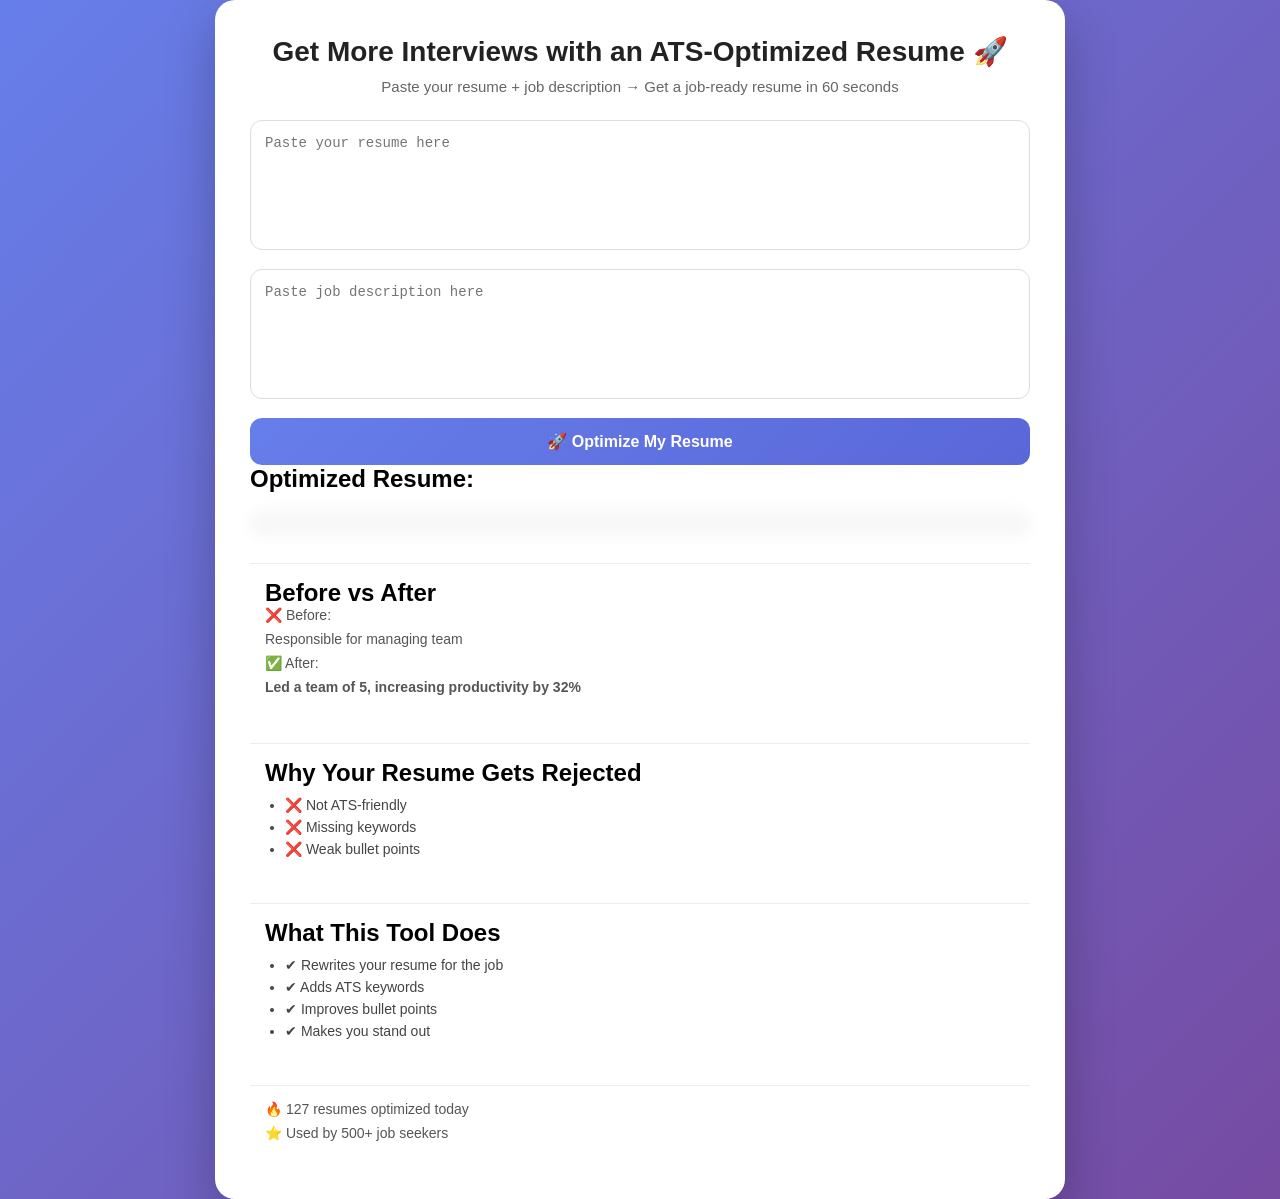
==== frontend/index.html @ 1c313781 "change in backend and frontend" ====
<!DOCTYPE html>
<html>
<head>
  <title>AI Resume Builder</title>
  <script src="https://checkout.razorpay.com/v1/checkout.js"></script>
  <link rel="stylesheet" href="style.css">
</head>

<body>

<div class="container">

  <!-- 🔥 HERO -->
  <h1>Get More Interviews with an ATS-Optimized Resume 🚀</h1>
  <p class="subtitle">
    Paste your resume + job description → Get a job-ready resume in 60 seconds
  </p>

  <!-- 🧠 INPUT -->
  <textarea id="resume" placeholder="Paste your resume here"></textarea>
  <textarea id="job" placeholder="Paste job description here"></textarea>

  <button onclick="optimizeResume()" class="main-btn">
    🚀 Optimize My Resume
  </button>

  <!-- 📊 ATS -->
  <div id="atsBox" style="display:none;">
    <h3>ATS Score: <span id="score">78</span>/100</h3>

    <p>Missing Keywords:</p>
    <ul id="keywords">
      <li>Python</li>
      <li>SQL</li>
      <li>Leadership</li>
    </ul>
  </div>

  <!-- 📄 RESULT -->
  <h2>Optimized Resume:</h2>
  <pre id="result" class="blur"></pre>

  <!-- 🔥 EXTRA INFO (dynamic from JS) -->
  <div id="extraInfo"></div>

  <!-- 💰 PAYMENT SECTION -->
  <div id="paymentSection" style="display:none; text-align:center; margin-top:20px;">

    <!-- Pricing -->
    <p>Select your plan:</p>

    <div style="margin-bottom:10px;">
      <button onclick="selectPlan('basic')">Basic ₹49</button>
      <button onclick="selectPlan('pro')" style="font-weight:bold;">
        ⭐ Pro ₹99 (Recommended)
      </button>
      <button onclick="selectPlan('premium')">Premium ₹199</button>
    </div>

    <p>Selected Plan: <strong id="selectedPlan">₹99</strong></p>

    <!-- Urgency -->
    <p style="color:red; font-weight:bold;">
      ⚠ This optimized version may not be saved
    </p>

    <!-- CTA -->
    <button id="payBtn" onclick="payNow()" class="pay-btn">
      🚀 Download My Optimized Resume
    </button>

    <!-- Trust -->
    <p style="margin-top:10px; font-size:13px; color:#777;">
      ✔ Pay only if you find it useful<br>
      🔒 Secure payment powered by Razorpay
    </p>

  </div>

  <!-- 🔥 BEFORE AFTER -->
  <div class="section">
    <h2>Before vs After</h2>

    <p>❌ Before:</p>
    <p class="bad">Responsible for managing team</p>

    <p>✅ After:</p>
    <p class="good">Led a team of 5, increasing productivity by 32%</p>
  </div>

  <!-- 💥 PROBLEM -->
  <div class="section">
    <h2>Why Your Resume Gets Rejected</h2>
    <ul>
      <li>❌ Not ATS-friendly</li>
      <li>❌ Missing keywords</li>
      <li>❌ Weak bullet points</li>
    </ul>
  </div>

  <!-- ✅ SOLUTION -->
  <div class="section">
    <h2>What This Tool Does</h2>
    <ul>
      <li>✔ Rewrites your resume for the job</li>
      <li>✔ Adds ATS keywords</li>
      <li>✔ Improves bullet points</li>
      <li>✔ Makes you stand out</li>
    </ul>
  </div>

  <!-- 🔥 TRUST -->
  <div class="section">
    <p>🔥 127 resumes optimized today</p>
    <p>⭐ Used by 500+ job seekers</p>
  </div>

</div>

<script src="scripts.js"></script>

</body>
</html>
---- frontend/style.css ----
/* RESET */
* {
  margin: 0;
  padding: 0;
  box-sizing: border-box;
}

/* BODY */
body {
  font-family: 'Segoe UI', sans-serif;
  background: linear-gradient(135deg, #667eea, #764ba2);
  min-height: 100vh;
  display: flex;
  align-items: center;
  justify-content: center;
}

/* CONTAINER */
.container {
  background: #fff;
  padding: 35px;
  border-radius: 20px;
  width: 100%;
  max-width: 850px;
  box-shadow: 0 20px 50px rgba(0,0,0,0.25);
  animation: fadeIn 0.6s ease-in-out;
}

/* HEADINGS */
h1 {
  text-align: center;
  margin-bottom: 10px;
  color: #222;
  font-size: 28px;
}

.subtitle {
  text-align: center;
  margin-bottom: 25px;
  color: #666;
  font-size: 15px;
}

/* TEXTAREAS */
textarea {
  width: 100%;
  height: 130px;
  padding: 14px;
  margin-bottom: 15px;
  border-radius: 12px;
  border: 1px solid #ddd;
  font-size: 14px;
  transition: 0.3s;
  resize: none;
}

textarea:focus {
  border-color: #667eea;
  outline: none;
  box-shadow: 0 0 10px rgba(102,126,234,0.4);
}

/* MAIN BUTTON */
.main-btn {
  width: 100%;
  padding: 14px;
  border: none;
  border-radius: 12px;
  background: linear-gradient(135deg, #667eea, #5a67d8);
  color: white;
  font-size: 16px;
  font-weight: bold;
  cursor: pointer;
  transition: 0.3s;
}

.main-btn:hover {
  transform: translateY(-2px);
  opacity: 0.95;
}

/* PAYMENT SECTION */
#paymentSection {
  background: #f9f9ff;
  border-radius: 15px;
  padding: 20px;
  margin-top: 20px;
  border: 1px solid #eee;
}

/* PLAN BUTTONS */
#paymentSection button {
  margin: 5px;
  padding: 10px 15px;
  border-radius: 10px;
  border: 1px solid #ddd;
  cursor: pointer;
  background: #fff;
  transition: 0.2s;
}

#paymentSection button:hover {
  background: #eef2ff;
}

/* HIGHLIGHT PRO PLAN */
#paymentSection button:nth-child(2) {
  border: 2px solid #667eea;
  background: #eef2ff;
  font-weight: bold;
}

/* PAY BUTTON */
.pay-btn {
  width: 100%;
  margin-top: 15px;
  padding: 14px;
  border: none;
  border-radius: 12px;
  background: #111;
  color: #fff;
  font-size: 16px;
  font-weight: bold;
  cursor: pointer;
  transition: 0.3s;
}

.pay-btn:hover {
  background: #333;
}

/* RESULT BOX */
#result {
  margin-top: 15px;
  padding: 15px;
  background: #f8f8f8;
  border-radius: 12px;
  white-space: pre-wrap;
  font-size: 14px;
  line-height: 1.5;
  max-height: 300px;
  overflow-y: auto;
}

/* BLUR EFFECT */
.blur {
  filter: blur(6px);
  user-select: none;
}

/* ATS BOX */
#atsBox {
  margin-top: 20px;
  padding: 15px;
  background: #f1f5ff;
  border-radius: 12px;
  border: 1px solid #dbe3ff;
}

#atsBox h3 {
  color: #333;
  margin-bottom: 10px;
}

/* EXTRA INFO (VALUE + URGENCY) */
#extraInfo {
  margin-top: 10px;
  font-size: 14px;
}

#extraInfo p {
  margin-bottom: 5px;
}

/* SECTIONS */
.section {
  margin-top: 25px;
  padding: 15px;
  border-top: 1px solid #eee;
}

/* BEFORE AFTER */
.bad {
  color: #e53e3e;
  font-weight: 500;
}

.good {
  color: #38a169;
  font-weight: 600;
}

/* LISTS */
ul {
  margin-top: 10px;
  padding-left: 20px;
}

li {
  margin-bottom: 6px;
  font-size: 14px;
  color: #444;
}

/* TRUST TEXT */
.section p {
  margin-bottom: 8px;
  color: #555;
  font-size: 14px;
}

/* ANIMATION */
@keyframes fadeIn {
  from {
    opacity: 0;
    transform: translateY(15px);
  }
  to {
    opacity: 1;
    transform: translateY(0);
  }
}
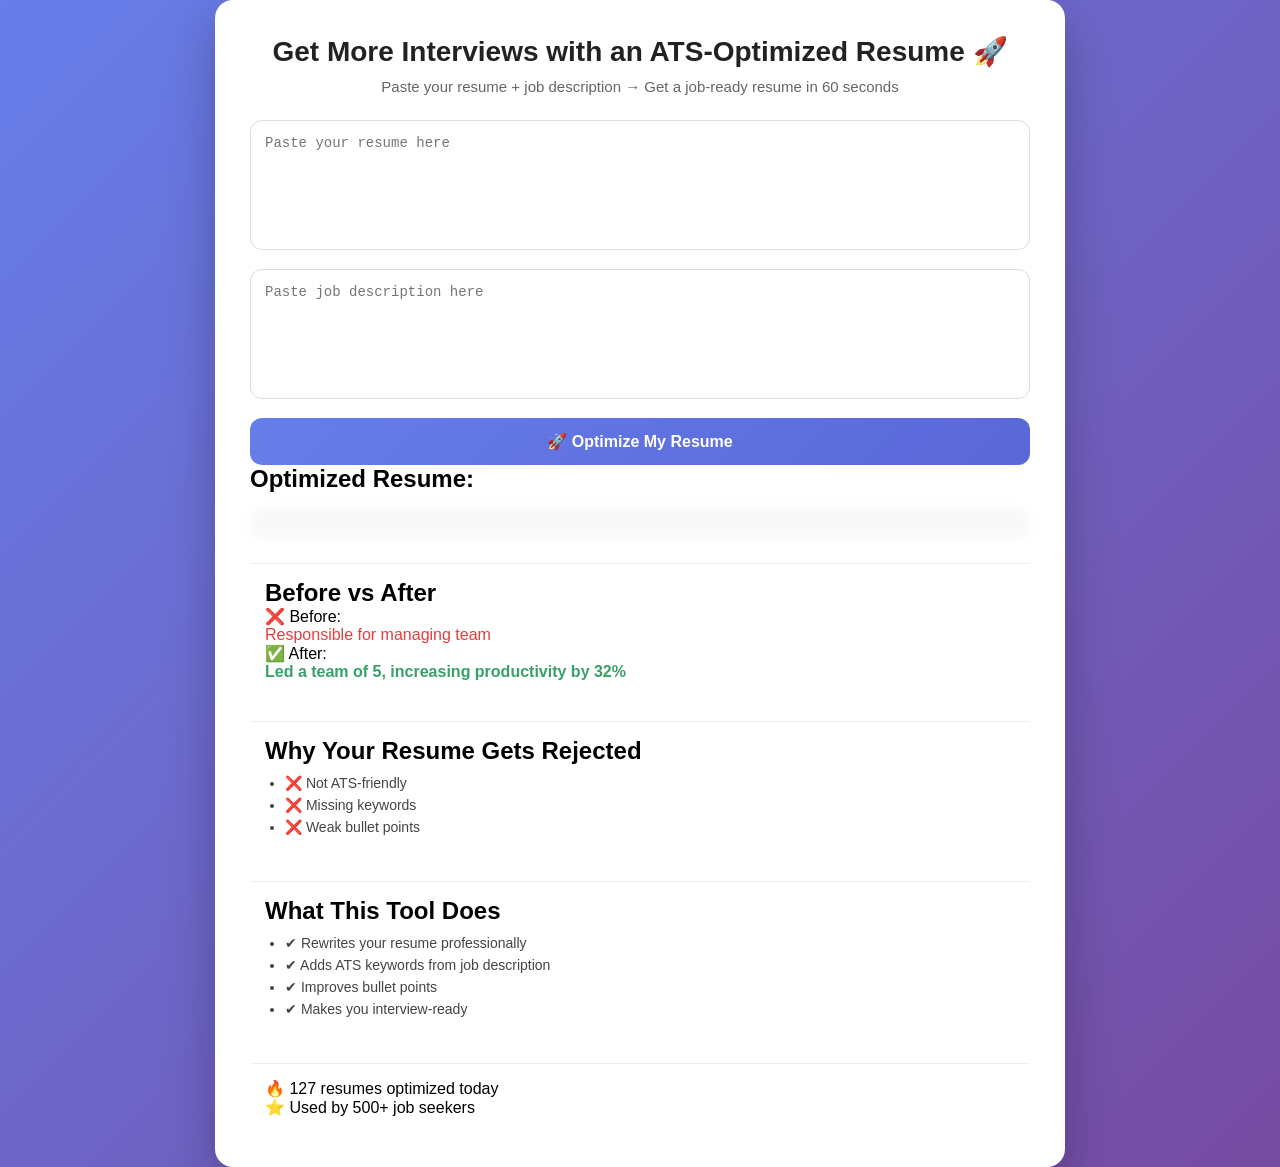
==== commit 16e4ed1b: "change in backend and frontend" ====
--- a/frontend/index.html
+++ b/frontend/index.html
@@ -40,36 +40,29 @@
   <h2>Optimized Resume:</h2>
   <pre id="result" class="blur"></pre>
 
-  <!-- 🔥 EXTRA INFO (dynamic from JS) -->
+  <!-- 🔥 VALUE INFO -->
   <div id="extraInfo"></div>
 
-  <!-- 💰 PAYMENT SECTION -->
+  <!-- 💰 PAYMENT SECTION (SINGLE PRICE ₹99) -->
   <div id="paymentSection" style="display:none; text-align:center; margin-top:20px;">
 
-    <!-- Pricing -->
-    <p>Select your plan:</p>
+    <!-- PRICE (FIXED) -->
+    <h3>Unlock Full Optimized Resume</h3>
+    <p style="font-size:18px; font-weight:bold;">
+      ₹99 Only (One-time payment)
+    </p>
 
-    <div style="margin-bottom:10px;">
-      <button onclick="selectPlan('basic')">Basic ₹49</button>
-      <button onclick="selectPlan('pro')" style="font-weight:bold;">
-        ⭐ Pro ₹99 (Recommended)
-      </button>
-      <button onclick="selectPlan('premium')">Premium ₹199</button>
-    </div>
-
-    <p>Selected Plan: <strong id="selectedPlan">₹99</strong></p>
-
-    <!-- Urgency -->
+    <!-- URGENCY -->
     <p style="color:red; font-weight:bold;">
       ⚠ This optimized version may not be saved
     </p>
 
     <!-- CTA -->
     <button id="payBtn" onclick="payNow()" class="pay-btn">
-      🚀 Download My Optimized Resume
+      🚀 Download My Resume for ₹99
     </button>
 
-    <!-- Trust -->
+    <!-- TRUST -->
     <p style="margin-top:10px; font-size:13px; color:#777;">
       ✔ Pay only if you find it useful<br>
       🔒 Secure payment powered by Razorpay
@@ -102,14 +95,14 @@
   <div class="section">
     <h2>What This Tool Does</h2>
     <ul>
-      <li>✔ Rewrites your resume for the job</li>
-      <li>✔ Adds ATS keywords</li>
+      <li>✔ Rewrites your resume professionally</li>
+      <li>✔ Adds ATS keywords from job description</li>
       <li>✔ Improves bullet points</li>
-      <li>✔ Makes you stand out</li>
+      <li>✔ Makes you interview-ready</li>
     </ul>
   </div>
 
-  <!-- 🔥 TRUST -->
+  <!-- 🔥 SOCIAL PROOF -->
   <div class="section">
     <p>🔥 127 resumes optimized today</p>
     <p>⭐ Used by 500+ job seekers</p>
--- a/frontend/style.css
+++ b/frontend/style.css
@@ -1,11 +1,9 @@
-/* RESET */
 * {
   margin: 0;
   padding: 0;
   box-sizing: border-box;
 }
 
-/* BODY */
 body {
   font-family: 'Segoe UI', sans-serif;
   background: linear-gradient(135deg, #667eea, #764ba2);
@@ -15,18 +13,18 @@
   justify-content: center;
 }
 
-/* CONTAINER */
+/* MAIN CONTAINER */
 .container {
   background: #fff;
   padding: 35px;
-  border-radius: 20px;
+  border-radius: 18px;
   width: 100%;
   max-width: 850px;
   box-shadow: 0 20px 50px rgba(0,0,0,0.25);
-  animation: fadeIn 0.6s ease-in-out;
+  animation: fadeIn 0.5s ease-in-out;
 }
 
-/* HEADINGS */
+/* HEADER */
 h1 {
   text-align: center;
   margin-bottom: 10px;
@@ -41,7 +39,7 @@
   font-size: 15px;
 }
 
-/* TEXTAREAS */
+/* INPUTS */
 textarea {
   width: 100%;
   height: 130px;
@@ -50,17 +48,17 @@
   border-radius: 12px;
   border: 1px solid #ddd;
   font-size: 14px;
+  resize: none;
   transition: 0.3s;
-  resize: none;
 }
 
 textarea:focus {
   border-color: #667eea;
+  box-shadow: 0 0 10px rgba(102,126,234,0.4);
   outline: none;
-  box-shadow: 0 0 10px rgba(102,126,234,0.4);
 }
 
-/* MAIN BUTTON */
+/* PRIMARY BUTTON */
 .main-btn {
   width: 100%;
   padding: 14px;
@@ -71,12 +69,51 @@
   font-size: 16px;
   font-weight: bold;
   cursor: pointer;
-  transition: 0.3s;
+  transition: 0.2s;
 }
 
 .main-btn:hover {
   transform: translateY(-2px);
   opacity: 0.95;
+}
+
+/* RESULT */
+#result {
+  margin-top: 15px;
+  padding: 15px;
+  background: #f8f8f8;
+  border-radius: 12px;
+  white-space: pre-wrap;
+  font-size: 14px;
+  line-height: 1.5;
+  max-height: 320px;
+  overflow-y: auto;
+}
+
+/* BLUR */
+.blur {
+  filter: blur(6px);
+  user-select: none;
+}
+
+/* ATS BOX */
+#atsBox {
+  margin-top: 20px;
+  padding: 15px;
+  background: #f1f5ff;
+  border-radius: 12px;
+  border: 1px solid #dbe3ff;
+}
+
+/* VALUE INFO */
+#extraInfo {
+  margin-top: 10px;
+  font-size: 14px;
+  color: #444;
+}
+
+#extraInfo p {
+  margin-bottom: 6px;
 }
 
 /* PAYMENT SECTION */
@@ -86,28 +123,7 @@
   padding: 20px;
   margin-top: 20px;
   border: 1px solid #eee;
-}
-
-/* PLAN BUTTONS */
-#paymentSection button {
-  margin: 5px;
-  padding: 10px 15px;
-  border-radius: 10px;
-  border: 1px solid #ddd;
-  cursor: pointer;
-  background: #fff;
-  transition: 0.2s;
-}
-
-#paymentSection button:hover {
-  background: #eef2ff;
-}
-
-/* HIGHLIGHT PRO PLAN */
-#paymentSection button:nth-child(2) {
-  border: 2px solid #667eea;
-  background: #eef2ff;
-  font-weight: bold;
+  text-align: center;
 }
 
 /* PAY BUTTON */
@@ -129,47 +145,12 @@
   background: #333;
 }
 
-/* RESULT BOX */
-#result {
-  margin-top: 15px;
-  padding: 15px;
-  background: #f8f8f8;
-  border-radius: 12px;
-  white-space: pre-wrap;
-  font-size: 14px;
+/* TRUST TEXT */
+.trust {
+  margin-top: 10px;
+  font-size: 13px;
+  color: #777;
   line-height: 1.5;
-  max-height: 300px;
-  overflow-y: auto;
-}
-
-/* BLUR EFFECT */
-.blur {
-  filter: blur(6px);
-  user-select: none;
-}
-
-/* ATS BOX */
-#atsBox {
-  margin-top: 20px;
-  padding: 15px;
-  background: #f1f5ff;
-  border-radius: 12px;
-  border: 1px solid #dbe3ff;
-}
-
-#atsBox h3 {
-  color: #333;
-  margin-bottom: 10px;
-}
-
-/* EXTRA INFO (VALUE + URGENCY) */
-#extraInfo {
-  margin-top: 10px;
-  font-size: 14px;
-}
-
-#extraInfo p {
-  margin-bottom: 5px;
 }
 
 /* SECTIONS */
@@ -179,7 +160,6 @@
   border-top: 1px solid #eee;
 }
 
-/* BEFORE AFTER */
 .bad {
   color: #e53e3e;
   font-weight: 500;
@@ -202,13 +182,6 @@
   color: #444;
 }
 
-/* TRUST TEXT */
-.section p {
-  margin-bottom: 8px;
-  color: #555;
-  font-size: 14px;
-}
-
 /* ANIMATION */
 @keyframes fadeIn {
   from {
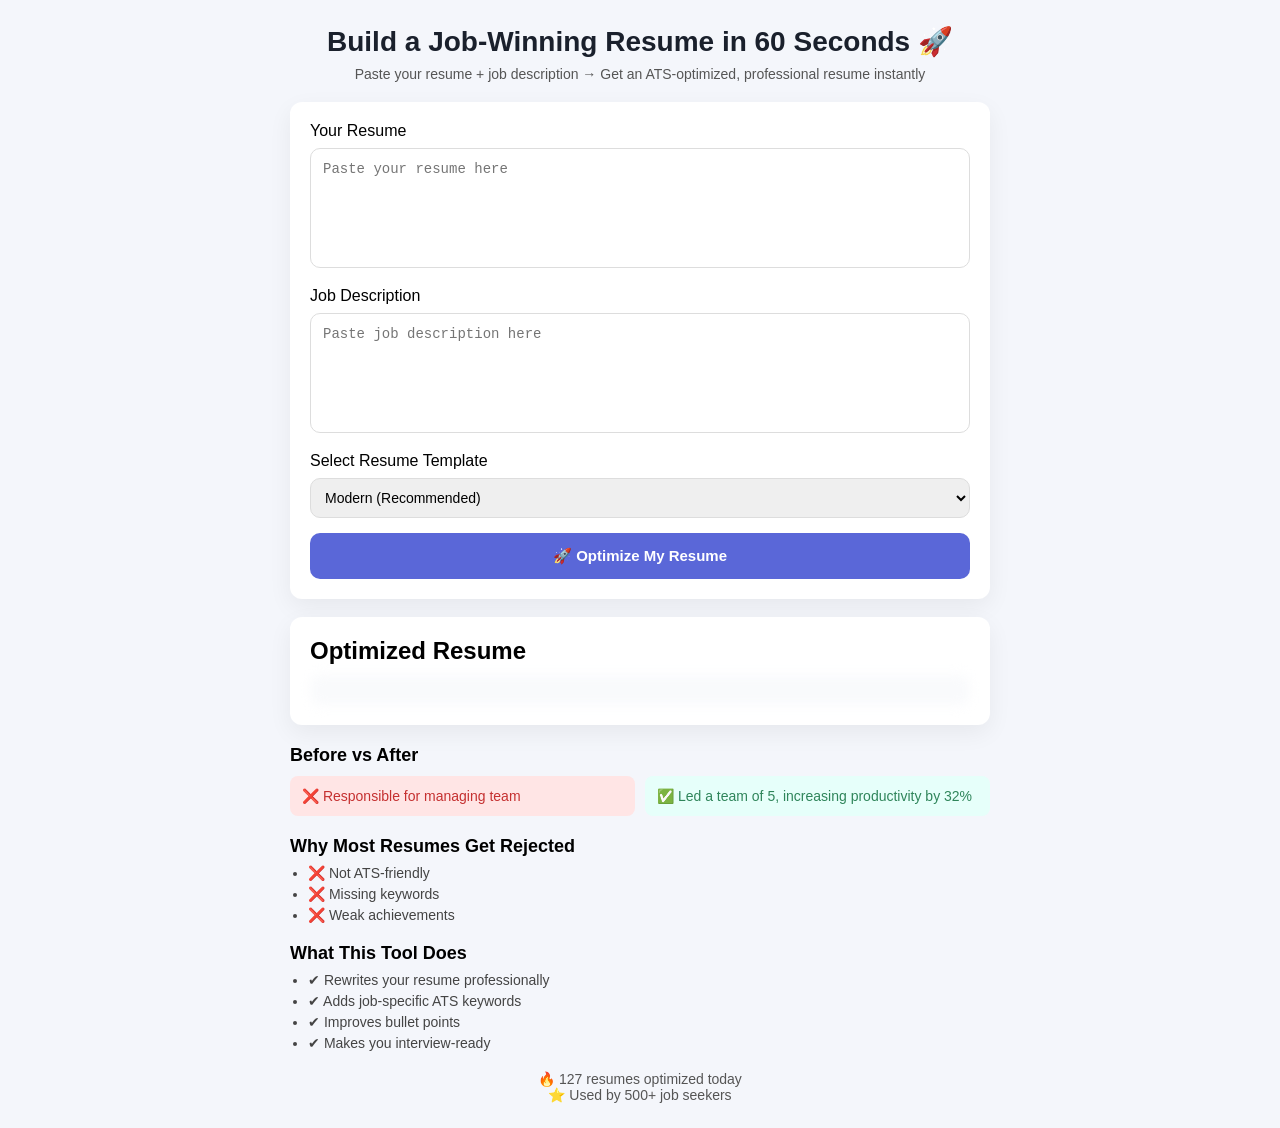
==== commit ce7f5354: "Upgraded to premium resume builder with templates, WeasyPrint PDF, improved UI and payment flow" ====
--- a/frontend/index.html
+++ b/frontend/index.html
@@ -2,7 +2,10 @@
 <html>
 <head>
   <title>AI Resume Builder</title>
+
+  <!-- Razorpay -->
   <script src="https://checkout.razorpay.com/v1/checkout.js"></script>
+
   <link rel="stylesheet" href="style.css">
 </head>
 
@@ -11,83 +14,94 @@
 <div class="container">
 
   <!-- 🔥 HERO -->
-  <h1>Get More Interviews with an ATS-Optimized Resume 🚀</h1>
-  <p class="subtitle">
-    Paste your resume + job description → Get a job-ready resume in 60 seconds
-  </p>
+  <div class="hero">
+    <h1>Build a Job-Winning Resume in 60 Seconds 🚀</h1>
+    <p class="subtitle">
+      Paste your resume + job description → Get an ATS-optimized, professional resume instantly
+    </p>
+  </div>
 
-  <!-- 🧠 INPUT -->
-  <textarea id="resume" placeholder="Paste your resume here"></textarea>
-  <textarea id="job" placeholder="Paste job description here"></textarea>
+  <!-- 🧠 INPUT SECTION -->
+  <div class="card">
 
-  <button onclick="optimizeResume()" class="main-btn">
-    🚀 Optimize My Resume
-  </button>
+    <label>Your Resume</label>
+    <textarea id="resume" placeholder="Paste your resume here"></textarea>
 
-  <!-- 📊 ATS -->
-  <div id="atsBox" style="display:none;">
+    <label>Job Description</label>
+    <textarea id="job" placeholder="Paste job description here"></textarea>
+
+    <!-- 🎨 TEMPLATE SELECT -->
+    <label>Select Resume Template</label>
+    <select id="template">
+      <option value="modern">Modern (Recommended)</option>
+      <option value="minimal">ATS Friendly</option>
+      <option value="creative">Creative</option>
+    </select>
+
+    <button onclick="optimizeResume()" class="main-btn">
+      🚀 Optimize My Resume
+    </button>
+
+  </div>
+
+  <!-- 📊 ATS SCORE -->
+  <div id="atsBox" class="card" style="display:none;">
     <h3>ATS Score: <span id="score">78</span>/100</h3>
 
     <p>Missing Keywords:</p>
-    <ul id="keywords">
-      <li>Python</li>
-      <li>SQL</li>
-      <li>Leadership</li>
-    </ul>
+    <ul id="keywords"></ul>
   </div>
 
   <!-- 📄 RESULT -->
-  <h2>Optimized Resume:</h2>
-  <pre id="result" class="blur"></pre>
+  <div class="card">
+    <h2>Optimized Resume</h2>
+    <pre id="result" class="blur"></pre>
+  </div>
 
-  <!-- 🔥 VALUE INFO -->
-  <div id="extraInfo"></div>
+  <!-- 💰 PAYMENT -->
+  <div id="paymentSection" class="card" style="display:none; text-align:center;">
 
-  <!-- 💰 PAYMENT SECTION (SINGLE PRICE ₹99) -->
-  <div id="paymentSection" style="display:none; text-align:center; margin-top:20px;">
+    <h3>Unlock Your Premium Resume</h3>
 
-    <!-- PRICE (FIXED) -->
-    <h3>Unlock Full Optimized Resume</h3>
-    <p style="font-size:18px; font-weight:bold;">
-      ₹99 Only (One-time payment)
-    </p>
+    <p class="price">₹99 Only</p>
 
-    <!-- URGENCY -->
-    <p style="color:red; font-weight:bold;">
+    <p class="warning">
       ⚠ This optimized version may not be saved
     </p>
 
-    <!-- CTA -->
     <button id="payBtn" onclick="payNow()" class="pay-btn">
-      🚀 Download My Resume for ₹99
+      🚀 Download My Resume
     </button>
 
-    <!-- TRUST -->
-    <p style="margin-top:10px; font-size:13px; color:#777;">
-      ✔ Pay only if you find it useful<br>
-      🔒 Secure payment powered by Razorpay
+    <p class="trust">
+      ✔ Pay only if satisfied <br>
+      🔒 Secure Razorpay payment
     </p>
 
   </div>
 
-  <!-- 🔥 BEFORE AFTER -->
+  <!-- 🔥 VALUE SECTION -->
   <div class="section">
     <h2>Before vs After</h2>
 
-    <p>❌ Before:</p>
-    <p class="bad">Responsible for managing team</p>
+    <div class="compare">
+      <div class="bad-box">
+        ❌ Responsible for managing team
+      </div>
 
-    <p>✅ After:</p>
-    <p class="good">Led a team of 5, increasing productivity by 32%</p>
+      <div class="good-box">
+        ✅ Led a team of 5, increasing productivity by 32%
+      </div>
+    </div>
   </div>
 
   <!-- 💥 PROBLEM -->
   <div class="section">
-    <h2>Why Your Resume Gets Rejected</h2>
+    <h2>Why Most Resumes Get Rejected</h2>
     <ul>
       <li>❌ Not ATS-friendly</li>
       <li>❌ Missing keywords</li>
-      <li>❌ Weak bullet points</li>
+      <li>❌ Weak achievements</li>
     </ul>
   </div>
 
@@ -96,14 +110,14 @@
     <h2>What This Tool Does</h2>
     <ul>
       <li>✔ Rewrites your resume professionally</li>
-      <li>✔ Adds ATS keywords from job description</li>
+      <li>✔ Adds job-specific ATS keywords</li>
       <li>✔ Improves bullet points</li>
       <li>✔ Makes you interview-ready</li>
     </ul>
   </div>
 
   <!-- 🔥 SOCIAL PROOF -->
-  <div class="section">
+  <div class="section social-proof">
     <p>🔥 127 resumes optimized today</p>
     <p>⭐ Used by 500+ job seekers</p>
   </div>
--- a/frontend/style.css
+++ b/frontend/style.css
@@ -4,148 +4,163 @@
   box-sizing: border-box;
 }
 
+/* 🌐 BODY */
 body {
   font-family: 'Segoe UI', sans-serif;
-  background: linear-gradient(135deg, #667eea, #764ba2);
+  background: #f4f6fb;
   min-height: 100vh;
-  display: flex;
-  align-items: center;
-  justify-content: center;
-}
-
-/* MAIN CONTAINER */
+}
+
+/* 📦 CONTAINER */
 .container {
+  max-width: 750px;
+  margin: auto;
+  padding: 25px;
+}
+
+/* 🧠 HERO */
+.hero {
+  text-align: center;
+  margin-bottom: 20px;
+}
+
+h1 {
+  font-size: 28px;
+  color: #1a202c;
+  margin-bottom: 8px;
+}
+
+.subtitle {
+  color: #555;
+  font-size: 14px;
+}
+
+/* 🧾 CARD (MAIN UI UPGRADE) */
+.card {
   background: #fff;
-  padding: 35px;
-  border-radius: 18px;
-  width: 100%;
-  max-width: 850px;
-  box-shadow: 0 20px 50px rgba(0,0,0,0.25);
-  animation: fadeIn 0.5s ease-in-out;
-}
-
-/* HEADER */
-h1 {
-  text-align: center;
-  margin-bottom: 10px;
-  color: #222;
-  font-size: 28px;
-}
-
-.subtitle {
-  text-align: center;
-  margin-bottom: 25px;
-  color: #666;
-  font-size: 15px;
-}
-
-/* INPUTS */
+  padding: 20px;
+  margin-top: 18px;
+  border-radius: 12px;
+  box-shadow: 0 8px 25px rgba(0,0,0,0.06);
+}
+
+/* ✏️ INPUTS */
 textarea {
   width: 100%;
-  height: 130px;
-  padding: 14px;
+  height: 120px;
+  padding: 12px;
+  margin-top: 8px;
   margin-bottom: 15px;
-  border-radius: 12px;
+  border-radius: 10px;
   border: 1px solid #ddd;
   font-size: 14px;
   resize: none;
-  transition: 0.3s;
+  transition: 0.2s;
 }
 
 textarea:focus {
-  border-color: #667eea;
-  box-shadow: 0 0 10px rgba(102,126,234,0.4);
+  border-color: #5a67d8;
+  box-shadow: 0 0 6px rgba(90,103,216,0.3);
   outline: none;
 }
 
-/* PRIMARY BUTTON */
+/* 🎨 SELECT */
+select {
+  width: 100%;
+  padding: 10px;
+  margin-top: 8px;
+  margin-bottom: 15px;
+  border-radius: 10px;
+  border: 1px solid #ddd;
+  font-size: 14px;
+}
+
+/* 🚀 BUTTON */
 .main-btn {
   width: 100%;
   padding: 14px;
   border: none;
+  border-radius: 10px;
+  background: #5a67d8;
+  color: white;
+  font-size: 15px;
+  font-weight: 600;
+  cursor: pointer;
+  transition: 0.2s;
+}
+
+.main-btn:hover {
+  background: #434190;
+}
+
+/* 📄 RESULT */
+#result {
+  margin-top: 10px;
+  padding: 15px;
+  background: #f9fafc;
+  border-radius: 10px;
+  white-space: pre-wrap;
+  font-size: 14px;
+  line-height: 1.6;
+  max-height: 300px;
+  overflow-y: auto;
+}
+
+/* 🔒 BLUR */
+.blur {
+  filter: blur(6px);
+  user-select: none;
+}
+
+/* 📊 ATS */
+#atsBox {
+  background: #eef2ff;
+  border-radius: 10px;
+  padding: 15px;
+}
+
+/* 💰 PAYMENT */
+#paymentSection {
+  background: #f9fafc;
   border-radius: 12px;
-  background: linear-gradient(135deg, #667eea, #5a67d8);
-  color: white;
-  font-size: 16px;
+  padding: 20px;
+  text-align: center;
+}
+
+/* 💸 PRICE */
+.price {
+  font-size: 22px;
+  font-weight: bold;
+  margin: 10px 0;
+}
+
+/* ⚠ WARNING */
+.warning {
+  color: #e53e3e;
+  font-weight: 600;
+  font-size: 14px;
+}
+
+/* 💳 PAY BUTTON */
+.pay-btn {
+  width: 100%;
+  margin-top: 15px;
+  padding: 14px;
+  border: none;
+  border-radius: 10px;
+  background: #111;
+  color: #fff;
+  font-size: 15px;
   font-weight: bold;
   cursor: pointer;
   transition: 0.2s;
 }
 
-.main-btn:hover {
-  transform: translateY(-2px);
-  opacity: 0.95;
-}
-
-/* RESULT */
-#result {
-  margin-top: 15px;
-  padding: 15px;
-  background: #f8f8f8;
-  border-radius: 12px;
-  white-space: pre-wrap;
-  font-size: 14px;
-  line-height: 1.5;
-  max-height: 320px;
-  overflow-y: auto;
-}
-
-/* BLUR */
-.blur {
-  filter: blur(6px);
-  user-select: none;
-}
-
-/* ATS BOX */
-#atsBox {
-  margin-top: 20px;
-  padding: 15px;
-  background: #f1f5ff;
-  border-radius: 12px;
-  border: 1px solid #dbe3ff;
-}
-
-/* VALUE INFO */
-#extraInfo {
-  margin-top: 10px;
-  font-size: 14px;
-  color: #444;
-}
-
-#extraInfo p {
-  margin-bottom: 6px;
-}
-
-/* PAYMENT SECTION */
-#paymentSection {
-  background: #f9f9ff;
-  border-radius: 15px;
-  padding: 20px;
-  margin-top: 20px;
-  border: 1px solid #eee;
-  text-align: center;
-}
-
-/* PAY BUTTON */
-.pay-btn {
-  width: 100%;
-  margin-top: 15px;
-  padding: 14px;
-  border: none;
-  border-radius: 12px;
-  background: #111;
-  color: #fff;
-  font-size: 16px;
-  font-weight: bold;
-  cursor: pointer;
-  transition: 0.3s;
-}
-
 .pay-btn:hover {
   background: #333;
 }
 
-/* TRUST TEXT */
+/* 🔐 TRUST */
 .trust {
   margin-top: 10px;
   font-size: 13px;
@@ -153,43 +168,55 @@
   line-height: 1.5;
 }
 
-/* SECTIONS */
+/* 📊 COMPARE */
+.compare {
+  display: flex;
+  gap: 10px;
+  margin-top: 10px;
+}
+
+.bad-box, .good-box {
+  flex: 1;
+  padding: 12px;
+  border-radius: 8px;
+  font-size: 14px;
+}
+
+.bad-box {
+  background: #ffe5e5;
+  color: #c53030;
+}
+
+.good-box {
+  background: #e6fffa;
+  color: #2f855a;
+}
+
+/* 📚 SECTIONS */
 .section {
-  margin-top: 25px;
-  padding: 15px;
-  border-top: 1px solid #eee;
-}
-
-.bad {
-  color: #e53e3e;
-  font-weight: 500;
-}
-
-.good {
-  color: #38a169;
-  font-weight: 600;
-}
-
-/* LISTS */
+  margin-top: 20px;
+}
+
+.section h2 {
+  font-size: 18px;
+  margin-bottom: 8px;
+}
+
+/* 📋 LIST */
 ul {
-  margin-top: 10px;
-  padding-left: 20px;
+  margin-top: 8px;
+  padding-left: 18px;
 }
 
 li {
-  margin-bottom: 6px;
+  margin-bottom: 5px;
   font-size: 14px;
   color: #444;
 }
 
-/* ANIMATION */
-@keyframes fadeIn {
-  from {
-    opacity: 0;
-    transform: translateY(15px);
-  }
-  to {
-    opacity: 1;
-    transform: translateY(0);
-  }
+/* 🔥 SOCIAL */
+.social-proof {
+  text-align: center;
+  font-size: 14px;
+  color: #555;
 }
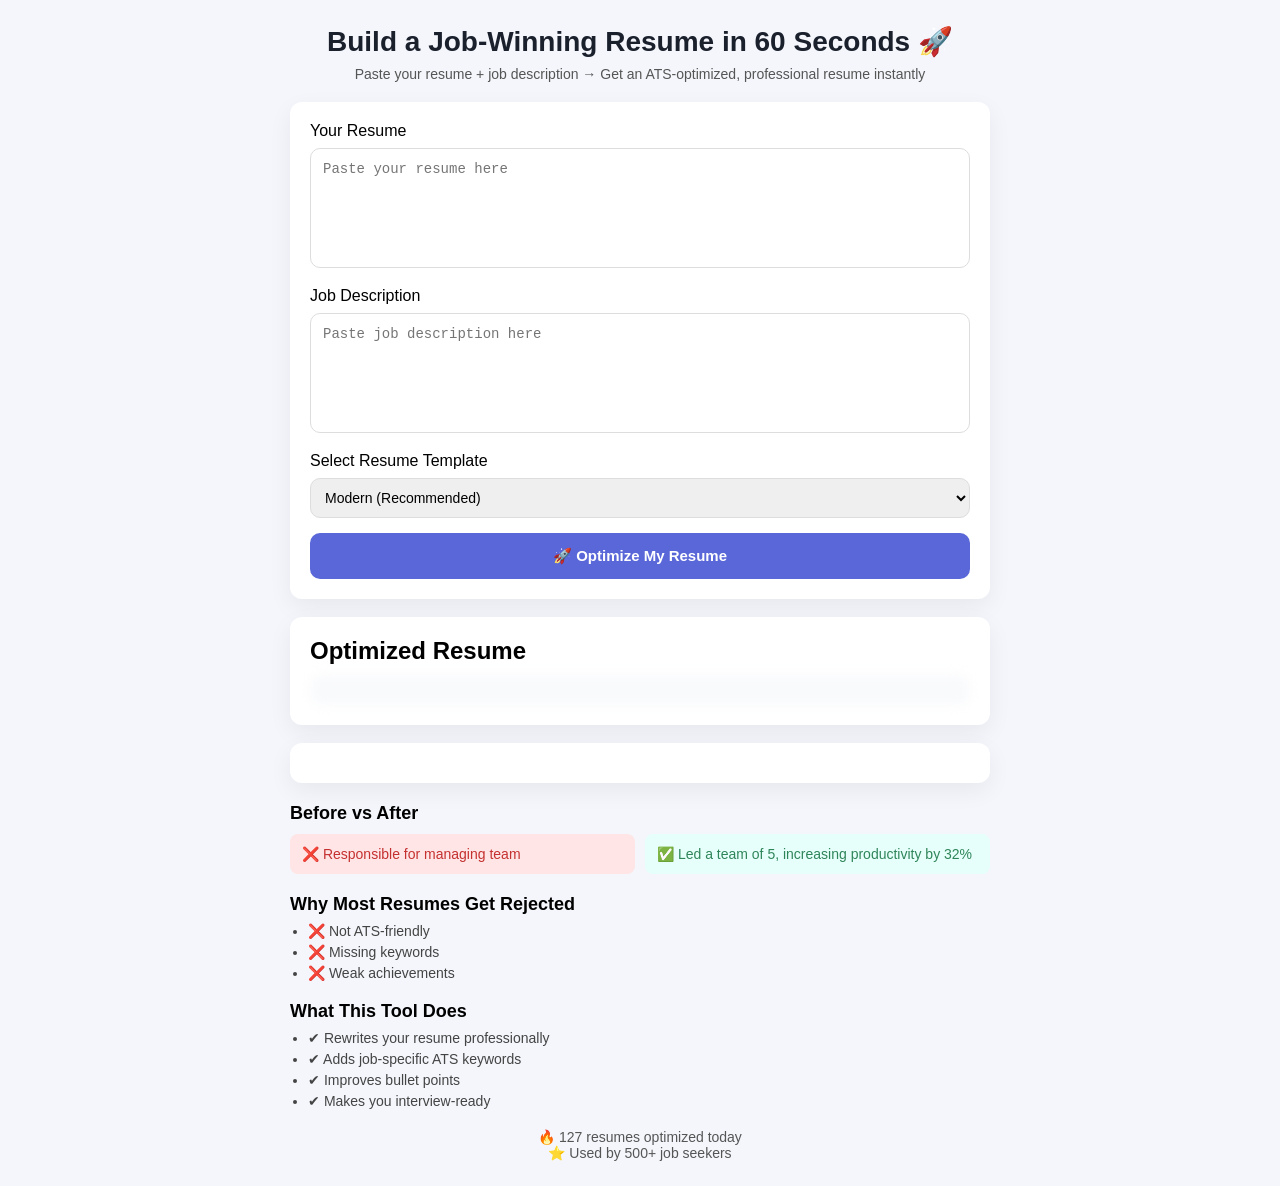
==== commit 135f1c7b: "Fixed UI + added missing elements + updated price ₹49" ====
--- a/frontend/index.html
+++ b/frontend/index.html
@@ -7,6 +7,9 @@
   <script src="https://checkout.razorpay.com/v1/checkout.js"></script>
 
   <link rel="stylesheet" href="style.css">
+
+  <!-- Optional: remove favicon error -->
+  <link rel="icon" href="data:,">
 </head>
 
 <body>
@@ -46,7 +49,7 @@
 
   <!-- 📊 ATS SCORE -->
   <div id="atsBox" class="card" style="display:none;">
-    <h3>ATS Score: <span id="score">78</span>/100</h3>
+    <h3>ATS Score: <span id="score">0</span>/100</h3>
 
     <p>Missing Keywords:</p>
     <ul id="keywords"></ul>
@@ -58,12 +61,15 @@
     <pre id="result" class="blur"></pre>
   </div>
 
+  <!-- 🔥 EXTRA INFO (FIXED BUG) -->
+  <div id="extraInfo" class="card"></div>
+
   <!-- 💰 PAYMENT -->
   <div id="paymentSection" class="card" style="display:none; text-align:center;">
 
     <h3>Unlock Your Premium Resume</h3>
 
-    <p class="price">₹99 Only</p>
+    <p class="price">₹49 Only</p>
 
     <p class="warning">
       ⚠ This optimized version may not be saved
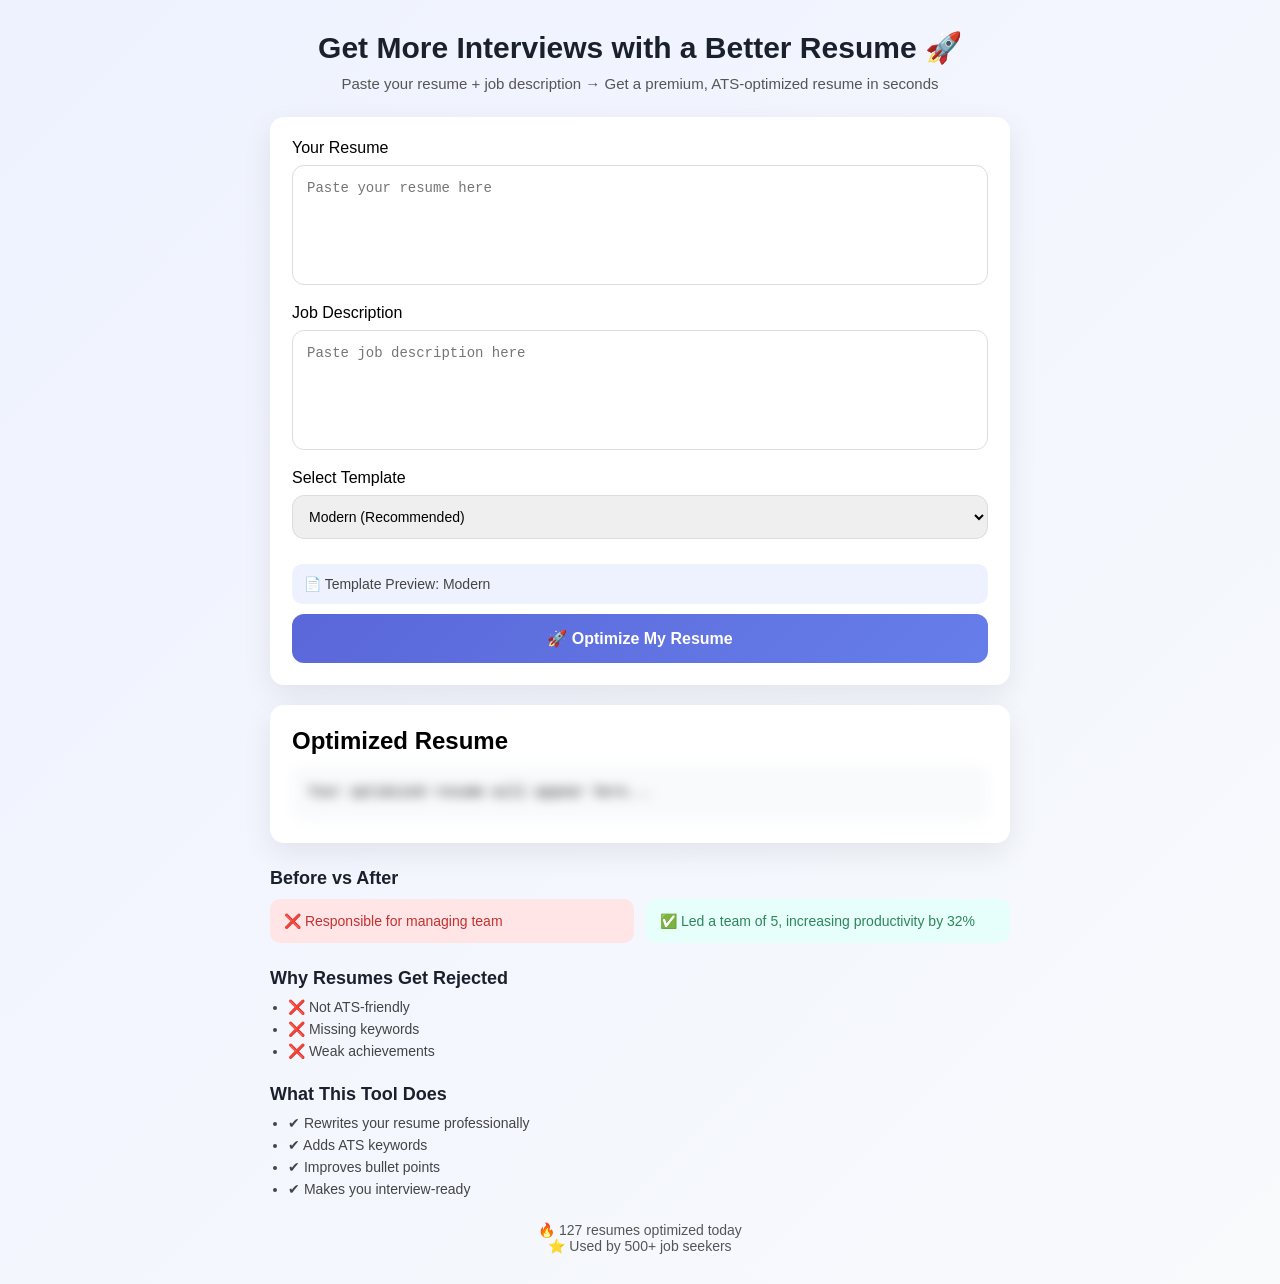
==== commit 8849f997: "change in backend and frontend" ====
--- a/frontend/index.html
+++ b/frontend/index.html
@@ -3,12 +3,8 @@
 <head>
   <title>AI Resume Builder</title>
 
-  <!-- Razorpay -->
   <script src="https://checkout.razorpay.com/v1/checkout.js"></script>
-
   <link rel="stylesheet" href="style.css">
-
-  <!-- Optional: remove favicon error -->
   <link rel="icon" href="data:,">
 </head>
 
@@ -18,13 +14,13 @@
 
   <!-- 🔥 HERO -->
   <div class="hero">
-    <h1>Build a Job-Winning Resume in 60 Seconds 🚀</h1>
+    <h1>Get More Interviews with a Better Resume 🚀</h1>
     <p class="subtitle">
-      Paste your resume + job description → Get an ATS-optimized, professional resume instantly
+      Paste your resume + job description → Get a premium, ATS-optimized resume in seconds
     </p>
   </div>
 
-  <!-- 🧠 INPUT SECTION -->
+  <!-- 🧠 INPUT -->
   <div class="card">
 
     <label>Your Resume</label>
@@ -34,12 +30,17 @@
     <textarea id="job" placeholder="Paste job description here"></textarea>
 
     <!-- 🎨 TEMPLATE SELECT -->
-    <label>Select Resume Template</label>
-    <select id="template">
+    <label>Select Template</label>
+    <select id="template" onchange="previewTemplate()">
       <option value="modern">Modern (Recommended)</option>
       <option value="minimal">ATS Friendly</option>
       <option value="creative">Creative</option>
     </select>
+
+    <!-- 👀 TEMPLATE PREVIEW -->
+    <div id="templatePreview" class="preview-box">
+      <p>📄 Template Preview: <span id="previewName">Modern</span></p>
+    </div>
 
     <button onclick="optimizeResume()" class="main-btn">
       🚀 Optimize My Resume
@@ -47,8 +48,8 @@
 
   </div>
 
-  <!-- 📊 ATS SCORE -->
-  <div id="atsBox" class="card" style="display:none;">
+  <!-- 📊 ATS -->
+  <div id="atsBox" class="card hidden">
     <h3>ATS Score: <span id="score">0</span>/100</h3>
 
     <p>Missing Keywords:</p>
@@ -58,14 +59,14 @@
   <!-- 📄 RESULT -->
   <div class="card">
     <h2>Optimized Resume</h2>
-    <pre id="result" class="blur"></pre>
+    <pre id="result" class="blur">Your optimized resume will appear here...</pre>
   </div>
 
-  <!-- 🔥 EXTRA INFO (FIXED BUG) -->
-  <div id="extraInfo" class="card"></div>
+  <!-- 🔥 EXTRA INFO -->
+  <div id="extraInfo" class="card hidden"></div>
 
   <!-- 💰 PAYMENT -->
-  <div id="paymentSection" class="card" style="display:none; text-align:center;">
+  <div id="paymentSection" class="card hidden center">
 
     <h3>Unlock Your Premium Resume</h3>
 
@@ -86,7 +87,7 @@
 
   </div>
 
-  <!-- 🔥 VALUE SECTION -->
+  <!-- 🔥 VALUE -->
   <div class="section">
     <h2>Before vs After</h2>
 
@@ -103,7 +104,7 @@
 
   <!-- 💥 PROBLEM -->
   <div class="section">
-    <h2>Why Most Resumes Get Rejected</h2>
+    <h2>Why Resumes Get Rejected</h2>
     <ul>
       <li>❌ Not ATS-friendly</li>
       <li>❌ Missing keywords</li>
@@ -116,13 +117,13 @@
     <h2>What This Tool Does</h2>
     <ul>
       <li>✔ Rewrites your resume professionally</li>
-      <li>✔ Adds job-specific ATS keywords</li>
+      <li>✔ Adds ATS keywords</li>
       <li>✔ Improves bullet points</li>
       <li>✔ Makes you interview-ready</li>
     </ul>
   </div>
 
-  <!-- 🔥 SOCIAL PROOF -->
+  <!-- 🔥 SOCIAL -->
   <div class="section social-proof">
     <p>🔥 127 resumes optimized today</p>
     <p>⭐ Used by 500+ job seekers</p>
@@ -132,5 +133,14 @@
 
 <script src="scripts.js"></script>
 
+<!-- 🔥 SMALL JS FOR TEMPLATE PREVIEW -->
+<script>
+function previewTemplate() {
+  const template = document.getElementById("template").value;
+  document.getElementById("previewName").innerText =
+    template.charAt(0).toUpperCase() + template.slice(1);
+}
+</script>
+
 </body>
 </html>
--- a/frontend/style.css
+++ b/frontend/style.css
@@ -7,102 +7,118 @@
 /* 🌐 BODY */
 body {
   font-family: 'Segoe UI', sans-serif;
-  background: #f4f6fb;
+  background: linear-gradient(135deg, #eef2ff, #f8fafc);
   min-height: 100vh;
 }
 
 /* 📦 CONTAINER */
 .container {
-  max-width: 750px;
+  max-width: 780px;
   margin: auto;
-  padding: 25px;
+  padding: 30px 20px;
 }
 
 /* 🧠 HERO */
 .hero {
   text-align: center;
-  margin-bottom: 20px;
+  margin-bottom: 25px;
 }
 
 h1 {
-  font-size: 28px;
+  font-size: 30px;
   color: #1a202c;
-  margin-bottom: 8px;
+  margin-bottom: 10px;
 }
 
 .subtitle {
   color: #555;
-  font-size: 14px;
-}
-
-/* 🧾 CARD (MAIN UI UPGRADE) */
+  font-size: 15px;
+}
+
+/* 🧾 CARD */
 .card {
   background: #fff;
-  padding: 20px;
-  margin-top: 18px;
-  border-radius: 12px;
-  box-shadow: 0 8px 25px rgba(0,0,0,0.06);
+  padding: 22px;
+  margin-top: 20px;
+  border-radius: 14px;
+  box-shadow: 0 10px 30px rgba(0,0,0,0.08);
+  transition: 0.2s ease;
+}
+
+.card:hover {
+  transform: translateY(-2px);
 }
 
 /* ✏️ INPUTS */
 textarea {
   width: 100%;
   height: 120px;
+  padding: 14px;
+  margin-top: 8px;
+  margin-bottom: 15px;
+  border-radius: 12px;
+  border: 1px solid #ddd;
+  font-size: 14px;
+  resize: none;
+  transition: 0.2s;
+}
+
+textarea:focus {
+  border-color: #5a67d8;
+  box-shadow: 0 0 8px rgba(90,103,216,0.35);
+  outline: none;
+}
+
+/* 🎨 SELECT */
+select {
+  width: 100%;
   padding: 12px;
   margin-top: 8px;
   margin-bottom: 15px;
+  border-radius: 12px;
+  border: 1px solid #ddd;
+  font-size: 14px;
+}
+
+/* 👀 TEMPLATE PREVIEW */
+.preview-box {
+  margin: 10px 0;
+  padding: 12px;
+  background: #eef2ff;
   border-radius: 10px;
-  border: 1px solid #ddd;
-  font-size: 14px;
-  resize: none;
-  transition: 0.2s;
-}
-
-textarea:focus {
-  border-color: #5a67d8;
-  box-shadow: 0 0 6px rgba(90,103,216,0.3);
-  outline: none;
-}
-
-/* 🎨 SELECT */
-select {
-  width: 100%;
-  padding: 10px;
-  margin-top: 8px;
-  margin-bottom: 15px;
-  border-radius: 10px;
-  border: 1px solid #ddd;
-  font-size: 14px;
+  font-size: 14px;
+  color: #444;
 }
 
 /* 🚀 BUTTON */
 .main-btn {
   width: 100%;
-  padding: 14px;
+  padding: 15px;
   border: none;
-  border-radius: 10px;
-  background: #5a67d8;
+  border-radius: 12px;
+  background: linear-gradient(135deg, #5a67d8, #667eea);
   color: white;
-  font-size: 15px;
+  font-size: 16px;
   font-weight: 600;
   cursor: pointer;
   transition: 0.2s;
 }
 
 .main-btn:hover {
-  background: #434190;
+  transform: translateY(-1px);
+  opacity: 0.95;
 }
 
 /* 📄 RESULT */
 #result {
   margin-top: 10px;
-  padding: 15px;
+  padding: 16px;
   background: #f9fafc;
-  border-radius: 10px;
+  border-radius: 12px;
   white-space: pre-wrap;
   font-size: 14px;
-  line-height: 1.6;
-  max-height: 300px;
+  line-height: 1.7;
+  max-height: 320px;
   overflow-y: auto;
 }
 
@@ -115,23 +131,24 @@
 /* 📊 ATS */
 #atsBox {
   background: #eef2ff;
-  border-radius: 10px;
+  border-radius: 12px;
   padding: 15px;
 }
 
 /* 💰 PAYMENT */
 #paymentSection {
   background: #f9fafc;
-  border-radius: 12px;
-  padding: 20px;
+  border-radius: 14px;
+  padding: 22px;
   text-align: center;
 }
 
 /* 💸 PRICE */
 .price {
-  font-size: 22px;
+  font-size: 24px;
   font-weight: bold;
-  margin: 10px 0;
+  margin: 12px 0;
+  color: #1a202c;
 }
 
 /* ⚠ WARNING */
@@ -145,12 +162,12 @@
 .pay-btn {
   width: 100%;
   margin-top: 15px;
-  padding: 14px;
+  padding: 15px;
   border: none;
-  border-radius: 10px;
+  border-radius: 12px;
   background: #111;
   color: #fff;
-  font-size: 15px;
+  font-size: 16px;
   font-weight: bold;
   cursor: pointer;
   transition: 0.2s;
@@ -171,14 +188,14 @@
 /* 📊 COMPARE */
 .compare {
   display: flex;
-  gap: 10px;
+  gap: 12px;
   margin-top: 10px;
 }
 
 .bad-box, .good-box {
   flex: 1;
-  padding: 12px;
-  border-radius: 8px;
+  padding: 14px;
+  border-radius: 10px;
   font-size: 14px;
 }
 
@@ -194,12 +211,13 @@
 
 /* 📚 SECTIONS */
 .section {
-  margin-top: 20px;
+  margin-top: 25px;
 }
 
 .section h2 {
   font-size: 18px;
-  margin-bottom: 8px;
+  margin-bottom: 10px;
+  color: #1a202c;
 }
 
 /* 📋 LIST */
@@ -209,7 +227,7 @@
 }
 
 li {
-  margin-bottom: 5px;
+  margin-bottom: 6px;
   font-size: 14px;
   color: #444;
 }
@@ -219,4 +237,13 @@
   text-align: center;
   font-size: 14px;
   color: #555;
+}
+
+/* 🔧 UTILITY */
+.hidden {
+  display: none;
+}
+
+.center {
+  text-align: center;
 }
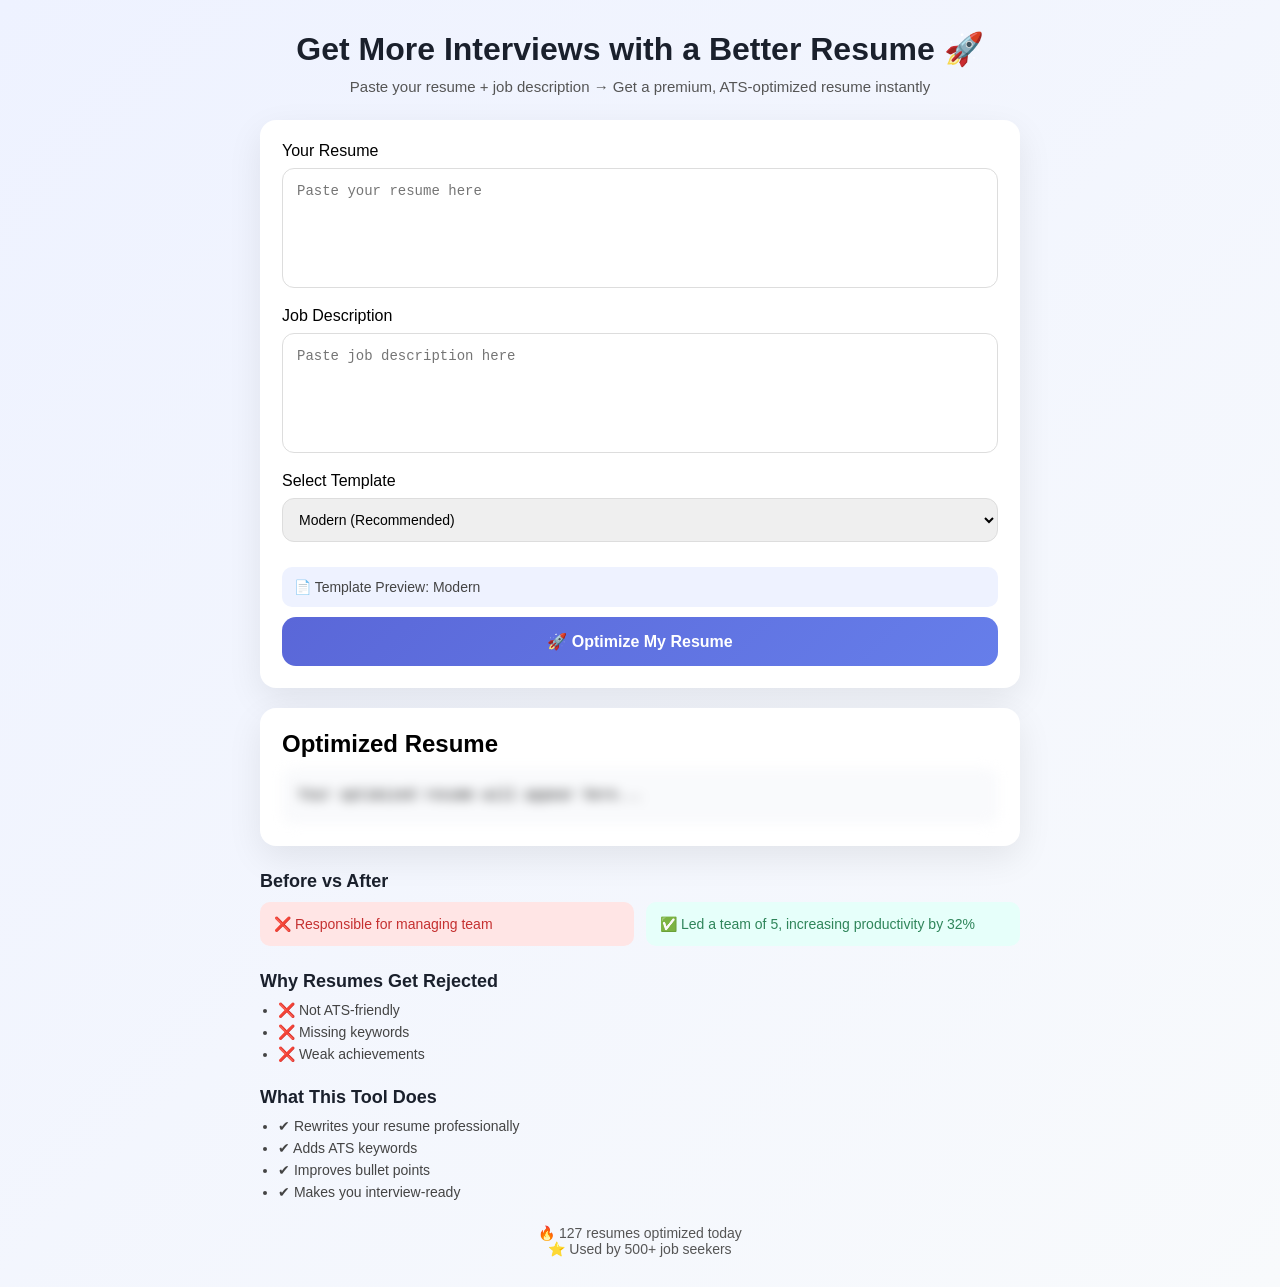
==== commit fdf4c605: "Improved UI + conversion optimized CSS" ====
--- a/frontend/index.html
+++ b/frontend/index.html
@@ -3,7 +3,9 @@
 <head>
   <title>AI Resume Builder</title>
 
+  <!-- Razorpay -->
   <script src="https://checkout.razorpay.com/v1/checkout.js"></script>
+
   <link rel="stylesheet" href="style.css">
   <link rel="icon" href="data:,">
 </head>
@@ -16,7 +18,7 @@
   <div class="hero">
     <h1>Get More Interviews with a Better Resume 🚀</h1>
     <p class="subtitle">
-      Paste your resume + job description → Get a premium, ATS-optimized resume in seconds
+      Paste your resume + job description → Get a premium, ATS-optimized resume instantly
     </p>
   </div>
 
@@ -29,7 +31,7 @@
     <label>Job Description</label>
     <textarea id="job" placeholder="Paste job description here"></textarea>
 
-    <!-- 🎨 TEMPLATE SELECT -->
+    <!-- 🎨 TEMPLATE -->
     <label>Select Template</label>
     <select id="template" onchange="previewTemplate()">
       <option value="modern">Modern (Recommended)</option>
@@ -49,9 +51,8 @@
   </div>
 
   <!-- 📊 ATS -->
-  <div id="atsBox" class="card hidden">
+  <div id="atsBox" class="card" style="display:none;">
     <h3>ATS Score: <span id="score">0</span>/100</h3>
-
     <p>Missing Keywords:</p>
     <ul id="keywords"></ul>
   </div>
@@ -63,10 +64,10 @@
   </div>
 
   <!-- 🔥 EXTRA INFO -->
-  <div id="extraInfo" class="card hidden"></div>
+  <div id="extraInfo" class="card" style="display:none;"></div>
 
   <!-- 💰 PAYMENT -->
-  <div id="paymentSection" class="card hidden center">
+  <div id="paymentSection" class="card" style="display:none; text-align:center;">
 
     <h3>Unlock Your Premium Resume</h3>
 
@@ -133,7 +134,7 @@
 
 <script src="scripts.js"></script>
 
-<!-- 🔥 SMALL JS FOR TEMPLATE PREVIEW -->
+<!-- 🔥 TEMPLATE PREVIEW -->
 <script>
 function previewTemplate() {
   const template = document.getElementById("template").value;
--- a/frontend/style.css
+++ b/frontend/style.css
@@ -1,3 +1,4 @@
+/* 🔄 RESET */
 * {
   margin: 0;
   padding: 0;
@@ -13,7 +14,7 @@
 
 /* 📦 CONTAINER */
 .container {
-  max-width: 780px;
+  max-width: 800px;
   margin: auto;
   padding: 30px 20px;
 }
@@ -25,7 +26,7 @@
 }
 
 h1 {
-  font-size: 30px;
+  font-size: 32px;
   color: #1a202c;
   margin-bottom: 10px;
 }
@@ -40,13 +41,13 @@
   background: #fff;
   padding: 22px;
   margin-top: 20px;
-  border-radius: 14px;
-  box-shadow: 0 10px 30px rgba(0,0,0,0.08);
-  transition: 0.2s ease;
+  border-radius: 16px;
+  box-shadow: 0 12px 35px rgba(0,0,0,0.08);
+  transition: 0.25s ease;
 }
 
 .card:hover {
-  transform: translateY(-2px);
+  transform: translateY(-3px);
 }
 
 /* ✏️ INPUTS */
@@ -65,7 +66,7 @@
 
 textarea:focus {
   border-color: #5a67d8;
-  box-shadow: 0 0 8px rgba(90,103,216,0.35);
+  box-shadow: 0 0 10px rgba(90,103,216,0.35);
   outline: none;
 }
 
@@ -90,22 +91,22 @@
   color: #444;
 }
 
-/* 🚀 BUTTON */
+/* 🚀 MAIN BUTTON */
 .main-btn {
   width: 100%;
   padding: 15px;
   border: none;
-  border-radius: 12px;
+  border-radius: 14px;
   background: linear-gradient(135deg, #5a67d8, #667eea);
   color: white;
   font-size: 16px;
   font-weight: 600;
   cursor: pointer;
-  transition: 0.2s;
+  transition: 0.25s;
 }
 
 .main-btn:hover {
-  transform: translateY(-1px);
+  transform: translateY(-2px);
   opacity: 0.95;
 }
 
@@ -135,17 +136,18 @@
   padding: 15px;
 }
 
-/* 💰 PAYMENT */
+/* 💰 PAYMENT (IMPORTANT FOR CONVERSION) */
 #paymentSection {
-  background: #f9fafc;
-  border-radius: 14px;
-  padding: 22px;
+  background: #fff;
+  border: 2px solid #5a67d8;
+  border-radius: 16px;
+  padding: 25px;
   text-align: center;
 }
 
 /* 💸 PRICE */
 .price {
-  font-size: 24px;
+  font-size: 28px;
   font-weight: bold;
   margin: 12px 0;
   color: #1a202c;
@@ -158,23 +160,24 @@
   font-size: 14px;
 }
 
-/* 💳 PAY BUTTON */
+/* 💳 PAY BUTTON (MAKE THIS DOMINANT) */
 .pay-btn {
   width: 100%;
-  margin-top: 15px;
-  padding: 15px;
+  margin-top: 18px;
+  padding: 16px;
   border: none;
-  border-radius: 12px;
-  background: #111;
+  border-radius: 14px;
+  background: linear-gradient(135deg, #111, #333);
   color: #fff;
-  font-size: 16px;
+  font-size: 17px;
   font-weight: bold;
   cursor: pointer;
-  transition: 0.2s;
+  transition: 0.25s;
 }
 
 .pay-btn:hover {
-  background: #333;
+  transform: scale(1.02);
+  background: linear-gradient(135deg, #000, #222);
 }
 
 /* 🔐 TRUST */
@@ -239,11 +242,17 @@
   color: #555;
 }
 
-/* 🔧 UTILITY */
-.hidden {
-  display: none;
-}
-
-.center {
-  text-align: center;
+/* 📱 MOBILE OPTIMIZATION */
+@media (max-width: 600px) {
+  h1 {
+    font-size: 24px;
+  }
+
+  .compare {
+    flex-direction: column;
+  }
+
+  .container {
+    padding: 20px 15px;
+  }
 }
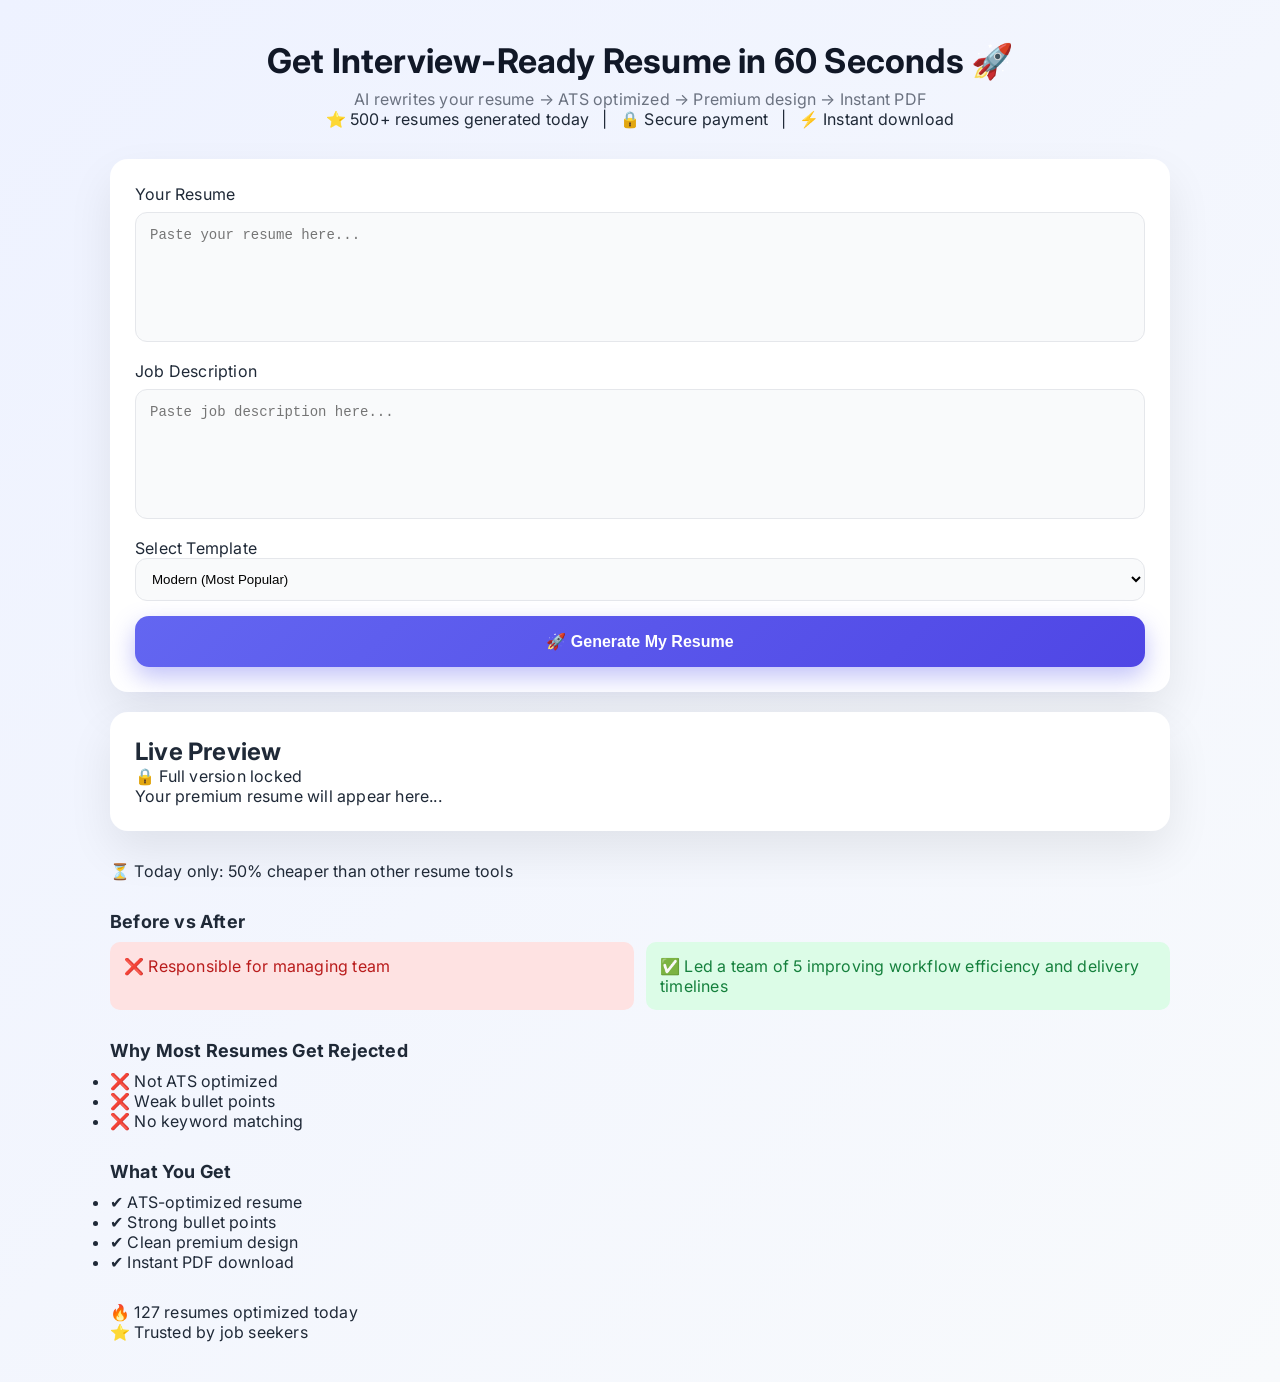
==== commit 1d251159: "change in backend and frontend" ====
--- a/frontend/index.html
+++ b/frontend/index.html
@@ -3,8 +3,10 @@
 <head>
   <title>AI Resume Builder</title>
 
-  <!-- Razorpay -->
   <script src="https://checkout.razorpay.com/v1/checkout.js"></script>
+
+  <!-- Font -->
+  <link href="https://fonts.googleapis.com/css2?family=Inter:wght@400;600;700&display=swap" rel="stylesheet">
 
   <link rel="stylesheet" href="style.css">
   <link rel="icon" href="data:,">
@@ -16,79 +18,87 @@
 
   <!-- 🔥 HERO -->
   <div class="hero">
-    <h1>Get More Interviews with a Better Resume 🚀</h1>
+    <h1>Get Interview-Ready Resume in 60 Seconds 🚀</h1>
     <p class="subtitle">
-      Paste your resume + job description → Get a premium, ATS-optimized resume instantly
+      AI rewrites your resume → ATS optimized → Premium design → Instant PDF
     </p>
+
+    <!-- 🔥 TRUST BAR -->
+    <div class="trust-bar">
+      ⭐ 500+ resumes generated today &nbsp; | &nbsp; 🔒 Secure payment &nbsp; | &nbsp; ⚡ Instant download
+    </div>
   </div>
 
   <!-- 🧠 INPUT -->
-  <div class="card">
+  <div class="card input-card">
 
     <label>Your Resume</label>
-    <textarea id="resume" placeholder="Paste your resume here"></textarea>
+    <textarea id="resume" placeholder="Paste your resume here..."></textarea>
 
     <label>Job Description</label>
-    <textarea id="job" placeholder="Paste job description here"></textarea>
+    <textarea id="job" placeholder="Paste job description here..."></textarea>
 
-    <!-- 🎨 TEMPLATE -->
+    <!-- TEMPLATE -->
     <label>Select Template</label>
     <select id="template" onchange="previewTemplate()">
-      <option value="modern">Modern (Recommended)</option>
-      <option value="minimal">ATS Friendly</option>
-      <option value="creative">Creative</option>
+      <option value="modern">Modern (Most Popular)</option>
+      <option value="minimal">Minimal (ATS Safe)</option>
+      <option value="creative">Creative (Designer Style)</option>
     </select>
 
-    <!-- 👀 TEMPLATE PREVIEW -->
-    <div id="templatePreview" class="preview-box">
-      <p>📄 Template Preview: <span id="previewName">Modern</span></p>
+    <button onclick="optimizeResume()" class="main-btn">
+      🚀 Generate My Resume
+    </button>
+
+  </div>
+
+  <!-- 📄 LIVE PREVIEW -->
+  <div class="card preview-card">
+    <div class="preview-header">
+      <h2>Live Preview</h2>
+      <span class="locked">🔒 Full version locked</span>
     </div>
 
-    <button onclick="optimizeResume()" class="main-btn">
-      🚀 Optimize My Resume
-    </button>
-
+    <div id="previewBox">
+      <p class="placeholder">Your premium resume will appear here...</p>
+    </div>
   </div>
 
   <!-- 📊 ATS -->
   <div id="atsBox" class="card" style="display:none;">
     <h3>ATS Score: <span id="score">0</span>/100</h3>
-    <p>Missing Keywords:</p>
+    <p>Matched Skills:</p>
     <ul id="keywords"></ul>
   </div>
 
-  <!-- 📄 RESULT -->
-  <div class="card">
-    <h2>Optimized Resume</h2>
-    <pre id="result" class="blur">Your optimized resume will appear here...</pre>
-  </div>
+  <!-- 💰 PAYMENT -->
+  <div id="paymentSection" class="card payment-card" style="display:none;">
 
-  <!-- 🔥 EXTRA INFO -->
-  <div id="extraInfo" class="card" style="display:none;"></div>
+    <h2>Unlock Your Resume</h2>
 
-  <!-- 💰 PAYMENT -->
-  <div id="paymentSection" class="card" style="display:none; text-align:center;">
-
-    <h3>Unlock Your Premium Resume</h3>
-
-    <p class="price">₹49 Only</p>
+    <p class="price">₹49</p>
 
     <p class="warning">
-      ⚠ This optimized version may not be saved
+      ⚠ This version is blurred. Unlock to download full resume.
     </p>
 
-    <button id="payBtn" onclick="payNow()" class="pay-btn">
-      🚀 Download My Resume
+    <button onclick="payNow()" class="pay-btn">
+      🚀 Download Now
     </button>
 
     <p class="trust">
       ✔ Pay only if satisfied <br>
-      🔒 Secure Razorpay payment
+      🔒 Razorpay Secure Payment
     </p>
 
   </div>
 
-  <!-- 🔥 VALUE -->
+  <!-- 🔥 URGENCY -->
+  <div class="section urgency">
+    ⏳ Today only: 50% cheaper than other resume tools
+  </div>
+
+  <!-- 🔥 BEFORE AFTER -->
   <div class="section">
     <h2>Before vs After</h2>
 
@@ -98,48 +108,46 @@
       </div>
 
       <div class="good-box">
-        ✅ Led a team of 5, increasing productivity by 32%
+        ✅ Led a team of 5 improving workflow efficiency and delivery timelines
       </div>
     </div>
   </div>
 
   <!-- 💥 PROBLEM -->
   <div class="section">
-    <h2>Why Resumes Get Rejected</h2>
+    <h2>Why Most Resumes Get Rejected</h2>
     <ul>
-      <li>❌ Not ATS-friendly</li>
-      <li>❌ Missing keywords</li>
-      <li>❌ Weak achievements</li>
+      <li>❌ Not ATS optimized</li>
+      <li>❌ Weak bullet points</li>
+      <li>❌ No keyword matching</li>
     </ul>
   </div>
 
   <!-- ✅ SOLUTION -->
   <div class="section">
-    <h2>What This Tool Does</h2>
+    <h2>What You Get</h2>
     <ul>
-      <li>✔ Rewrites your resume professionally</li>
-      <li>✔ Adds ATS keywords</li>
-      <li>✔ Improves bullet points</li>
-      <li>✔ Makes you interview-ready</li>
+      <li>✔ ATS-optimized resume</li>
+      <li>✔ Strong bullet points</li>
+      <li>✔ Clean premium design</li>
+      <li>✔ Instant PDF download</li>
     </ul>
   </div>
 
-  <!-- 🔥 SOCIAL -->
+  <!-- 🔥 SOCIAL PROOF -->
   <div class="section social-proof">
     <p>🔥 127 resumes optimized today</p>
-    <p>⭐ Used by 500+ job seekers</p>
+    <p>⭐ Trusted by job seekers</p>
   </div>
 
 </div>
 
 <script src="scripts.js"></script>
 
-<!-- 🔥 TEMPLATE PREVIEW -->
 <script>
 function previewTemplate() {
   const template = document.getElementById("template").value;
-  document.getElementById("previewName").innerText =
-    template.charAt(0).toUpperCase() + template.slice(1);
+  console.log("Template:", template);
 }
 </script>
 
--- a/frontend/style.css
+++ b/frontend/style.css
@@ -7,102 +7,96 @@
 
 /* 🌐 BODY */
 body {
-  font-family: 'Segoe UI', sans-serif;
+  font-family: 'Inter', 'Segoe UI', sans-serif;
   background: linear-gradient(135deg, #eef2ff, #f8fafc);
-  min-height: 100vh;
+  color: #1f2937;
+  letter-spacing: 0.2px;
 }
 
 /* 📦 CONTAINER */
 .container {
-  max-width: 800px;
+  max-width: 1100px;
   margin: auto;
-  padding: 30px 20px;
+  padding: 40px 20px;
 }
 
 /* 🧠 HERO */
 .hero {
   text-align: center;
-  margin-bottom: 25px;
-}
-
-h1 {
-  font-size: 32px;
-  color: #1a202c;
-  margin-bottom: 10px;
+  margin-bottom: 30px;
+}
+
+.hero h1 {
+  font-size: 34px;
+  font-weight: 700;
+  color: #111827;
 }
 
 .subtitle {
-  color: #555;
-  font-size: 15px;
+  color: #6b7280;
+  font-size: 16px;
+  margin-top: 8px;
 }
 
 /* 🧾 CARD */
 .card {
-  background: #fff;
-  padding: 22px;
+  background: #ffffff;
+  padding: 25px;
   margin-top: 20px;
-  border-radius: 16px;
-  box-shadow: 0 12px 35px rgba(0,0,0,0.08);
-  transition: 0.25s ease;
+  border-radius: 18px;
+  box-shadow: 0 20px 45px rgba(0,0,0,0.08);
+  transition: all 0.25s ease;
 }
 
 .card:hover {
-  transform: translateY(-3px);
+  transform: translateY(-6px) scale(1.01);
 }
 
 /* ✏️ INPUTS */
 textarea {
   width: 100%;
-  height: 120px;
+  height: 130px;
   padding: 14px;
   margin-top: 8px;
   margin-bottom: 15px;
   border-radius: 12px;
-  border: 1px solid #ddd;
+  border: 1px solid #e5e7eb;
   font-size: 14px;
   resize: none;
-  transition: 0.2s;
+  transition: all 0.2s;
+  background: #f9fafb;
 }
 
 textarea:focus {
-  border-color: #5a67d8;
-  box-shadow: 0 0 10px rgba(90,103,216,0.35);
+  border-color: #6366f1;
+  box-shadow: 0 0 12px rgba(99,102,241,0.25);
   outline: none;
+  background: #fff;
 }
 
 /* 🎨 SELECT */
 select {
   width: 100%;
   padding: 12px;
-  margin-top: 8px;
+  border-radius: 12px;
+  border: 1px solid #e5e7eb;
   margin-bottom: 15px;
-  border-radius: 12px;
-  border: 1px solid #ddd;
-  font-size: 14px;
-}
-
-/* 👀 TEMPLATE PREVIEW */
-.preview-box {
-  margin: 10px 0;
-  padding: 12px;
-  background: #eef2ff;
-  border-radius: 10px;
-  font-size: 14px;
-  color: #444;
+  background: #f9fafb;
 }
 
 /* 🚀 MAIN BUTTON */
 .main-btn {
   width: 100%;
-  padding: 15px;
+  padding: 16px;
   border: none;
   border-radius: 14px;
-  background: linear-gradient(135deg, #5a67d8, #667eea);
+  background: linear-gradient(135deg, #6366f1, #4f46e5);
   color: white;
   font-size: 16px;
   font-weight: 600;
   cursor: pointer;
   transition: 0.25s;
+  box-shadow: 0 10px 25px rgba(99,102,241,0.4);
 }
 
 .main-btn:hover {
@@ -110,23 +104,105 @@
   opacity: 0.95;
 }
 
-/* 📄 RESULT */
-#result {
-  margin-top: 10px;
-  padding: 16px;
-  background: #f9fafc;
-  border-radius: 12px;
-  white-space: pre-wrap;
+/* ==============================
+   🎯 PREMIUM RESUME PREVIEW
+================================ */
+
+#previewBox {
+  max-height: 650px;
+  overflow-y: auto;
+}
+
+.resume-preview {
+  background: white;
+  width: 100%;
+  max-width: 700px;
+  margin: auto;
+  padding: 40px;
+  border-radius: 6px;
+
+  /* 📄 A4 LOOK */
+  aspect-ratio: 1 / 1.414;
+
+  /* 💎 SHADOW */
+  box-shadow: 0 25px 60px rgba(0,0,0,0.12);
+}
+
+/* HEADER */
+.rp-header {
+  border-bottom: 2px solid #e5e7eb;
+  padding-bottom: 12px;
+  margin-bottom: 15px;
+}
+
+.rp-header h2 {
+  font-size: 26px;
+  font-weight: 700;
+  letter-spacing: 0.5px;
+}
+
+.rp-header p {
+  color: #6366f1;
+  font-weight: 500;
+}
+
+.rp-header small {
+  color: #6b7280;
+}
+
+/* SECTIONS */
+.rp-section {
+  margin-top: 20px;
+  padding-top: 10px;
+  border-top: 1px solid #e5e7eb;
+}
+
+.rp-section h3 {
+  font-size: 13px;
+  font-weight: 700;
+  letter-spacing: 1.2px;
+  color: #4f46e5;
+  margin-bottom: 8px;
+  text-transform: uppercase;
+}
+
+/* SKILLS */
+.rp-skills {
+  display: flex;
+  flex-wrap: wrap;
+}
+
+.rp-skills span {
+  background: linear-gradient(135deg, #eef2ff, #e0e7ff);
+  padding: 6px 12px;
+  margin: 5px;
+  border-radius: 999px;
+  font-size: 12px;
+  font-weight: 500;
+}
+
+/* EXPERIENCE */
+.rp-job {
+  margin-bottom: 15px;
+}
+
+.rp-job strong {
   font-size: 14px;
-  line-height: 1.7;
-  max-height: 320px;
-  overflow-y: auto;
-}
-
-/* 🔒 BLUR */
-.blur {
-  filter: blur(6px);
-  user-select: none;
+}
+
+.rp-duration {
+  font-size: 12px;
+  color: #6b7280;
+  margin-bottom: 5px;
+}
+
+.rp-job ul {
+  padding-left: 18px;
+}
+
+.rp-job li {
+  font-size: 13px;
+  margin-bottom: 5px;
 }
 
 /* 📊 ATS */
@@ -136,56 +212,64 @@
   padding: 15px;
 }
 
-/* 💰 PAYMENT (IMPORTANT FOR CONVERSION) */
+/* 🔒 BLUR */
+.blur {
+  filter: blur(6px);
+  pointer-events: none;
+}
+
+/* 💰 PAYMENT */
 #paymentSection {
-  background: #fff;
-  border: 2px solid #5a67d8;
-  border-radius: 16px;
+  background: white;
+  border: 2px solid #6366f1;
+  border-radius: 18px;
   padding: 25px;
   text-align: center;
+
+  /* 🔥 STICKY CONVERSION */
+  position: sticky;
+  bottom: 20px;
 }
 
 /* 💸 PRICE */
 .price {
-  font-size: 28px;
-  font-weight: bold;
-  margin: 12px 0;
-  color: #1a202c;
+  font-size: 30px;
+  font-weight: 700;
+  color: #111827;
 }
 
 /* ⚠ WARNING */
 .warning {
-  color: #e53e3e;
+  color: #dc2626;
   font-weight: 600;
-  font-size: 14px;
-}
-
-/* 💳 PAY BUTTON (MAKE THIS DOMINANT) */
+  margin-top: 5px;
+}
+
+/* 💳 PAY BUTTON */
 .pay-btn {
   width: 100%;
   margin-top: 18px;
   padding: 16px;
   border: none;
   border-radius: 14px;
-  background: linear-gradient(135deg, #111, #333);
-  color: #fff;
+  background: linear-gradient(135deg, #111827, #1f2937);
+  color: white;
   font-size: 17px;
   font-weight: bold;
   cursor: pointer;
   transition: 0.25s;
+  box-shadow: 0 10px 25px rgba(0,0,0,0.25);
 }
 
 .pay-btn:hover {
-  transform: scale(1.02);
-  background: linear-gradient(135deg, #000, #222);
+  transform: scale(1.03);
 }
 
 /* 🔐 TRUST */
 .trust {
   margin-top: 10px;
   font-size: 13px;
-  color: #777;
-  line-height: 1.5;
+  color: #6b7280;
 }
 
 /* 📊 COMPARE */
@@ -199,60 +283,53 @@
   flex: 1;
   padding: 14px;
   border-radius: 10px;
-  font-size: 14px;
 }
 
 .bad-box {
-  background: #ffe5e5;
-  color: #c53030;
+  background: #fee2e2;
+  color: #b91c1c;
 }
 
 .good-box {
-  background: #e6fffa;
-  color: #2f855a;
+  background: #dcfce7;
+  color: #15803d;
 }
 
 /* 📚 SECTIONS */
 .section {
-  margin-top: 25px;
+  margin-top: 30px;
 }
 
 .section h2 {
   font-size: 18px;
   margin-bottom: 10px;
-  color: #1a202c;
-}
-
-/* 📋 LIST */
-ul {
-  margin-top: 8px;
-  padding-left: 18px;
-}
-
-li {
-  margin-bottom: 6px;
-  font-size: 14px;
-  color: #444;
-}
-
-/* 🔥 SOCIAL */
-.social-proof {
+}
+
+/* ⏳ LOADING */
+.loading {
   text-align: center;
   font-size: 14px;
-  color: #555;
-}
-
-/* 📱 MOBILE OPTIMIZATION */
+  color: #6b7280;
+  animation: pulse 1.2s infinite;
+}
+
+@keyframes pulse {
+  0% { opacity: 0.5; }
+  50% { opacity: 1; }
+  100% { opacity: 0.5; }
+}
+
+/* 📱 MOBILE */
 @media (max-width: 600px) {
-  h1 {
-    font-size: 24px;
+  .container {
+    padding: 20px;
   }
 
   .compare {
     flex-direction: column;
   }
 
-  .container {
-    padding: 20px 15px;
+  .resume-preview {
+    padding: 25px;
   }
 }
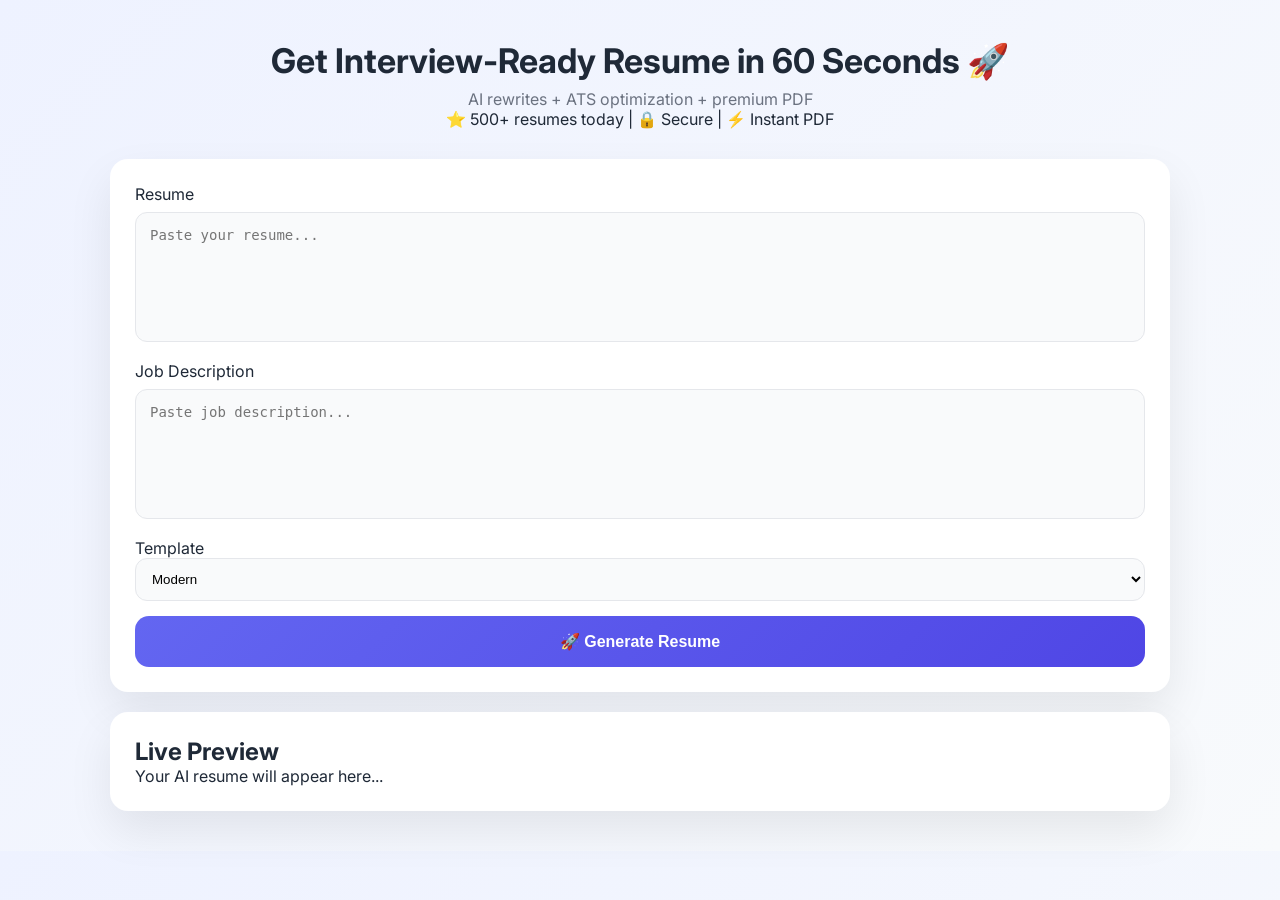
==== commit bc31d6f4: "change in frontend and backend" ====
--- a/frontend/index.html
+++ b/frontend/index.html
@@ -5,151 +5,84 @@
 
   <script src="https://checkout.razorpay.com/v1/checkout.js"></script>
 
-  <!-- Font -->
   <link href="https://fonts.googleapis.com/css2?family=Inter:wght@400;600;700&display=swap" rel="stylesheet">
 
   <link rel="stylesheet" href="style.css">
-  <link rel="icon" href="data:,">
 </head>
 
 <body>
 
 <div class="container">
 
-  <!-- 🔥 HERO -->
+  <!-- HERO -->
   <div class="hero">
     <h1>Get Interview-Ready Resume in 60 Seconds 🚀</h1>
     <p class="subtitle">
-      AI rewrites your resume → ATS optimized → Premium design → Instant PDF
+      AI rewrites + ATS optimization + premium PDF
     </p>
 
-    <!-- 🔥 TRUST BAR -->
     <div class="trust-bar">
-      ⭐ 500+ resumes generated today &nbsp; | &nbsp; 🔒 Secure payment &nbsp; | &nbsp; ⚡ Instant download
+      ⭐ 500+ resumes today | 🔒 Secure | ⚡ Instant PDF
     </div>
   </div>
 
-  <!-- 🧠 INPUT -->
-  <div class="card input-card">
+  <!-- INPUT -->
+  <div class="card">
 
-    <label>Your Resume</label>
-    <textarea id="resume" placeholder="Paste your resume here..."></textarea>
+    <label>Resume</label>
+    <textarea id="resume" placeholder="Paste your resume..."></textarea>
 
     <label>Job Description</label>
-    <textarea id="job" placeholder="Paste job description here..."></textarea>
+    <textarea id="job" placeholder="Paste job description..."></textarea>
 
-    <!-- TEMPLATE -->
-    <label>Select Template</label>
-    <select id="template" onchange="previewTemplate()">
-      <option value="modern">Modern (Most Popular)</option>
-      <option value="minimal">Minimal (ATS Safe)</option>
-      <option value="creative">Creative (Designer Style)</option>
+    <label>Template</label>
+    <select id="template">
+      <option value="modern">Modern</option>
+      <option value="minimal">Minimal</option>
+      <option value="creative">Creative</option>
     </select>
 
     <button onclick="optimizeResume()" class="main-btn">
-      🚀 Generate My Resume
+      🚀 Generate Resume
     </button>
 
   </div>
 
-  <!-- 📄 LIVE PREVIEW -->
-  <div class="card preview-card">
-    <div class="preview-header">
-      <h2>Live Preview</h2>
-      <span class="locked">🔒 Full version locked</span>
+  <!-- LIVE PREVIEW -->
+  <div class="card">
+
+    <h2>Live Preview</h2>
+
+    <div id="previewBox">
+      <p class="placeholder">Your AI resume will appear here...</p>
     </div>
 
-    <div id="previewBox">
-      <p class="placeholder">Your premium resume will appear here...</p>
-    </div>
   </div>
 
-  <!-- 📊 ATS -->
+  <!-- ATS SCORE -->
   <div id="atsBox" class="card" style="display:none;">
     <h3>ATS Score: <span id="score">0</span>/100</h3>
-    <p>Matched Skills:</p>
     <ul id="keywords"></ul>
   </div>
 
-  <!-- 💰 PAYMENT -->
-  <div id="paymentSection" class="card payment-card" style="display:none;">
+  <!-- PAYMENT -->
+  <div id="paymentSection" class="card" style="display:none;">
 
-    <h2>Unlock Your Resume</h2>
+    <h2>Unlock Full Resume</h2>
 
     <p class="price">₹49</p>
 
-    <p class="warning">
-      ⚠ This version is blurred. Unlock to download full resume.
-    </p>
+    <p>Download premium ATS-optimized PDF</p>
 
     <button onclick="payNow()" class="pay-btn">
-      🚀 Download Now
+      Pay & Download
     </button>
 
-    <p class="trust">
-      ✔ Pay only if satisfied <br>
-      🔒 Razorpay Secure Payment
-    </p>
-
-  </div>
-
-  <!-- 🔥 URGENCY -->
-  <div class="section urgency">
-    ⏳ Today only: 50% cheaper than other resume tools
-  </div>
-
-  <!-- 🔥 BEFORE AFTER -->
-  <div class="section">
-    <h2>Before vs After</h2>
-
-    <div class="compare">
-      <div class="bad-box">
-        ❌ Responsible for managing team
-      </div>
-
-      <div class="good-box">
-        ✅ Led a team of 5 improving workflow efficiency and delivery timelines
-      </div>
-    </div>
-  </div>
-
-  <!-- 💥 PROBLEM -->
-  <div class="section">
-    <h2>Why Most Resumes Get Rejected</h2>
-    <ul>
-      <li>❌ Not ATS optimized</li>
-      <li>❌ Weak bullet points</li>
-      <li>❌ No keyword matching</li>
-    </ul>
-  </div>
-
-  <!-- ✅ SOLUTION -->
-  <div class="section">
-    <h2>What You Get</h2>
-    <ul>
-      <li>✔ ATS-optimized resume</li>
-      <li>✔ Strong bullet points</li>
-      <li>✔ Clean premium design</li>
-      <li>✔ Instant PDF download</li>
-    </ul>
-  </div>
-
-  <!-- 🔥 SOCIAL PROOF -->
-  <div class="section social-proof">
-    <p>🔥 127 resumes optimized today</p>
-    <p>⭐ Trusted by job seekers</p>
   </div>
 
 </div>
 
 <script src="scripts.js"></script>
 
-<script>
-function previewTemplate() {
-  const template = document.getElementById("template").value;
-  console.log("Template:", template);
-}
-</script>
-
 </body>
 </html>
--- a/frontend/style.css
+++ b/frontend/style.css
@@ -1,26 +1,33 @@
-/* 🔄 RESET */
+/* ==============================
+   RESET
+============================== */
 * {
   margin: 0;
   padding: 0;
   box-sizing: border-box;
 }
 
-/* 🌐 BODY */
+/* ==============================
+   GLOBAL
+============================== */
 body {
   font-family: 'Inter', 'Segoe UI', sans-serif;
   background: linear-gradient(135deg, #eef2ff, #f8fafc);
   color: #1f2937;
-  letter-spacing: 0.2px;
-}
-
-/* 📦 CONTAINER */
+}
+
+/* ==============================
+   LAYOUT
+============================== */
 .container {
   max-width: 1100px;
   margin: auto;
   padding: 40px 20px;
 }
 
-/* 🧠 HERO */
+/* ==============================
+   HERO
+============================== */
 .hero {
   text-align: center;
   margin-bottom: 30px;
@@ -29,30 +36,32 @@
 .hero h1 {
   font-size: 34px;
   font-weight: 700;
-  color: #111827;
 }
 
 .subtitle {
   color: #6b7280;
-  font-size: 16px;
   margin-top: 8px;
 }
 
-/* 🧾 CARD */
+/* ==============================
+   CARD
+============================== */
 .card {
-  background: #ffffff;
+  background: #fff;
   padding: 25px;
   margin-top: 20px;
   border-radius: 18px;
   box-shadow: 0 20px 45px rgba(0,0,0,0.08);
-  transition: all 0.25s ease;
+  transition: 0.25s ease;
 }
 
 .card:hover {
-  transform: translateY(-6px) scale(1.01);
-}
-
-/* ✏️ INPUTS */
+  transform: translateY(-4px);
+}
+
+/* ==============================
+   INPUTS
+============================== */
 textarea {
   width: 100%;
   height: 130px;
@@ -63,18 +72,17 @@
   border: 1px solid #e5e7eb;
   font-size: 14px;
   resize: none;
-  transition: all 0.2s;
   background: #f9fafb;
+  transition: 0.2s;
 }
 
 textarea:focus {
   border-color: #6366f1;
-  box-shadow: 0 0 12px rgba(99,102,241,0.25);
+  box-shadow: 0 0 10px rgba(99,102,241,0.25);
   outline: none;
   background: #fff;
 }
 
-/* 🎨 SELECT */
 select {
   width: 100%;
   padding: 12px;
@@ -84,7 +92,9 @@
   background: #f9fafb;
 }
 
-/* 🚀 MAIN BUTTON */
+/* ==============================
+   BUTTONS
+============================== */
 .main-btn {
   width: 100%;
   padding: 16px;
@@ -96,7 +106,6 @@
   font-weight: 600;
   cursor: pointer;
   transition: 0.25s;
-  box-shadow: 0 10px 25px rgba(99,102,241,0.4);
 }
 
 .main-btn:hover {
@@ -105,14 +114,16 @@
 }
 
 /* ==============================
-   🎯 PREMIUM RESUME PREVIEW
-================================ */
-
+   PREVIEW CONTAINER
+============================== */
 #previewBox {
   max-height: 650px;
   overflow-y: auto;
 }
 
+/* ==============================
+   RESUME PREVIEW (PRINT SAFE)
+============================== */
 .resume-preview {
   background: white;
   width: 100%;
@@ -120,11 +131,6 @@
   margin: auto;
   padding: 40px;
   border-radius: 6px;
-
-  /* 📄 A4 LOOK */
-  aspect-ratio: 1 / 1.414;
-
-  /* 💎 SHADOW */
   box-shadow: 0 25px 60px rgba(0,0,0,0.12);
 }
 
@@ -138,11 +144,10 @@
 .rp-header h2 {
   font-size: 26px;
   font-weight: 700;
-  letter-spacing: 0.5px;
 }
 
 .rp-header p {
-  color: #6366f1;
+  color: #4f46e5;
   font-weight: 500;
 }
 
@@ -152,18 +157,18 @@
 
 /* SECTIONS */
 .rp-section {
-  margin-top: 20px;
+  margin-top: 18px;
   padding-top: 10px;
   border-top: 1px solid #e5e7eb;
 }
 
 .rp-section h3 {
-  font-size: 13px;
-  font-weight: 700;
-  letter-spacing: 1.2px;
+  font-size: 12px;
+  font-weight: 700;
+  text-transform: uppercase;
   color: #4f46e5;
   margin-bottom: 8px;
-  text-transform: uppercase;
+  letter-spacing: 1px;
 }
 
 /* SKILLS */
@@ -173,17 +178,16 @@
 }
 
 .rp-skills span {
-  background: linear-gradient(135deg, #eef2ff, #e0e7ff);
-  padding: 6px 12px;
-  margin: 5px;
+  background: #eef2ff;
+  padding: 6px 10px;
+  margin: 4px;
   border-radius: 999px;
   font-size: 12px;
-  font-weight: 500;
 }
 
 /* EXPERIENCE */
 .rp-job {
-  margin-bottom: 15px;
+  margin-bottom: 12px;
 }
 
 .rp-job strong {
@@ -193,7 +197,6 @@
 .rp-duration {
   font-size: 12px;
   color: #6b7280;
-  margin-bottom: 5px;
 }
 
 .rp-job ul {
@@ -202,23 +205,42 @@
 
 .rp-job li {
   font-size: 13px;
-  margin-bottom: 5px;
-}
-
-/* 📊 ATS */
+  margin-bottom: 4px;
+}
+
+/* ==============================
+   LOCK OVERLAY (IMPROVED UX)
+============================== */
+.preview-lock {
+  position: absolute;
+  inset: 0;
+  background: rgba(255,255,255,0.75);
+  backdrop-filter: blur(4px);
+  display: flex;
+  align-items: center;
+  justify-content: center;
+  font-weight: 700;
+  color: #111827;
+  font-size: 16px;
+}
+
+/* wrapper needed for overlay */
+.resume-preview {
+  position: relative;
+}
+
+/* ==============================
+   ATS BOX
+============================== */
 #atsBox {
   background: #eef2ff;
   border-radius: 12px;
   padding: 15px;
 }
 
-/* 🔒 BLUR */
-.blur {
-  filter: blur(6px);
-  pointer-events: none;
-}
-
-/* 💰 PAYMENT */
+/* ==============================
+   PAYMENT CARD (FIXED UX)
+============================== */
 #paymentSection {
   background: white;
   border: 2px solid #6366f1;
@@ -226,78 +248,36 @@
   padding: 25px;
   text-align: center;
 
-  /* 🔥 STICKY CONVERSION */
-  position: sticky;
-  bottom: 20px;
-}
-
-/* 💸 PRICE */
+  /* safer than sticky */
+  position: relative;
+  margin-top: 20px;
+}
+
+/* PRICE */
 .price {
-  font-size: 30px;
-  font-weight: 700;
-  color: #111827;
-}
-
-/* ⚠ WARNING */
-.warning {
-  color: #dc2626;
-  font-weight: 600;
-  margin-top: 5px;
-}
-
-/* 💳 PAY BUTTON */
+  font-size: 28px;
+  font-weight: 700;
+}
+
+/* PAY BUTTON */
 .pay-btn {
   width: 100%;
-  margin-top: 18px;
+  margin-top: 15px;
   padding: 16px;
   border: none;
   border-radius: 14px;
-  background: linear-gradient(135deg, #111827, #1f2937);
+  background: #111827;
   color: white;
-  font-size: 17px;
+  font-size: 16px;
   font-weight: bold;
   cursor: pointer;
-  transition: 0.25s;
-  box-shadow: 0 10px 25px rgba(0,0,0,0.25);
-}
-
-.pay-btn:hover {
-  transform: scale(1.03);
-}
-
-/* 🔐 TRUST */
-.trust {
-  margin-top: 10px;
-  font-size: 13px;
-  color: #6b7280;
-}
-
-/* 📊 COMPARE */
-.compare {
-  display: flex;
-  gap: 12px;
-  margin-top: 10px;
-}
-
-.bad-box, .good-box {
-  flex: 1;
-  padding: 14px;
-  border-radius: 10px;
-}
-
-.bad-box {
-  background: #fee2e2;
-  color: #b91c1c;
-}
-
-.good-box {
-  background: #dcfce7;
-  color: #15803d;
-}
-
-/* 📚 SECTIONS */
+}
+
+/* ==============================
+   SECTIONS
+============================== */
 .section {
-  margin-top: 30px;
+  margin-top: 25px;
 }
 
 .section h2 {
@@ -305,7 +285,9 @@
   margin-bottom: 10px;
 }
 
-/* ⏳ LOADING */
+/* ==============================
+   LOADING
+============================== */
 .loading {
   text-align: center;
   font-size: 14px;
@@ -319,16 +301,14 @@
   100% { opacity: 0.5; }
 }
 
-/* 📱 MOBILE */
+/* ==============================
+   MOBILE
+============================== */
 @media (max-width: 600px) {
   .container {
     padding: 20px;
   }
 
-  .compare {
-    flex-direction: column;
-  }
-
   .resume-preview {
     padding: 25px;
   }
